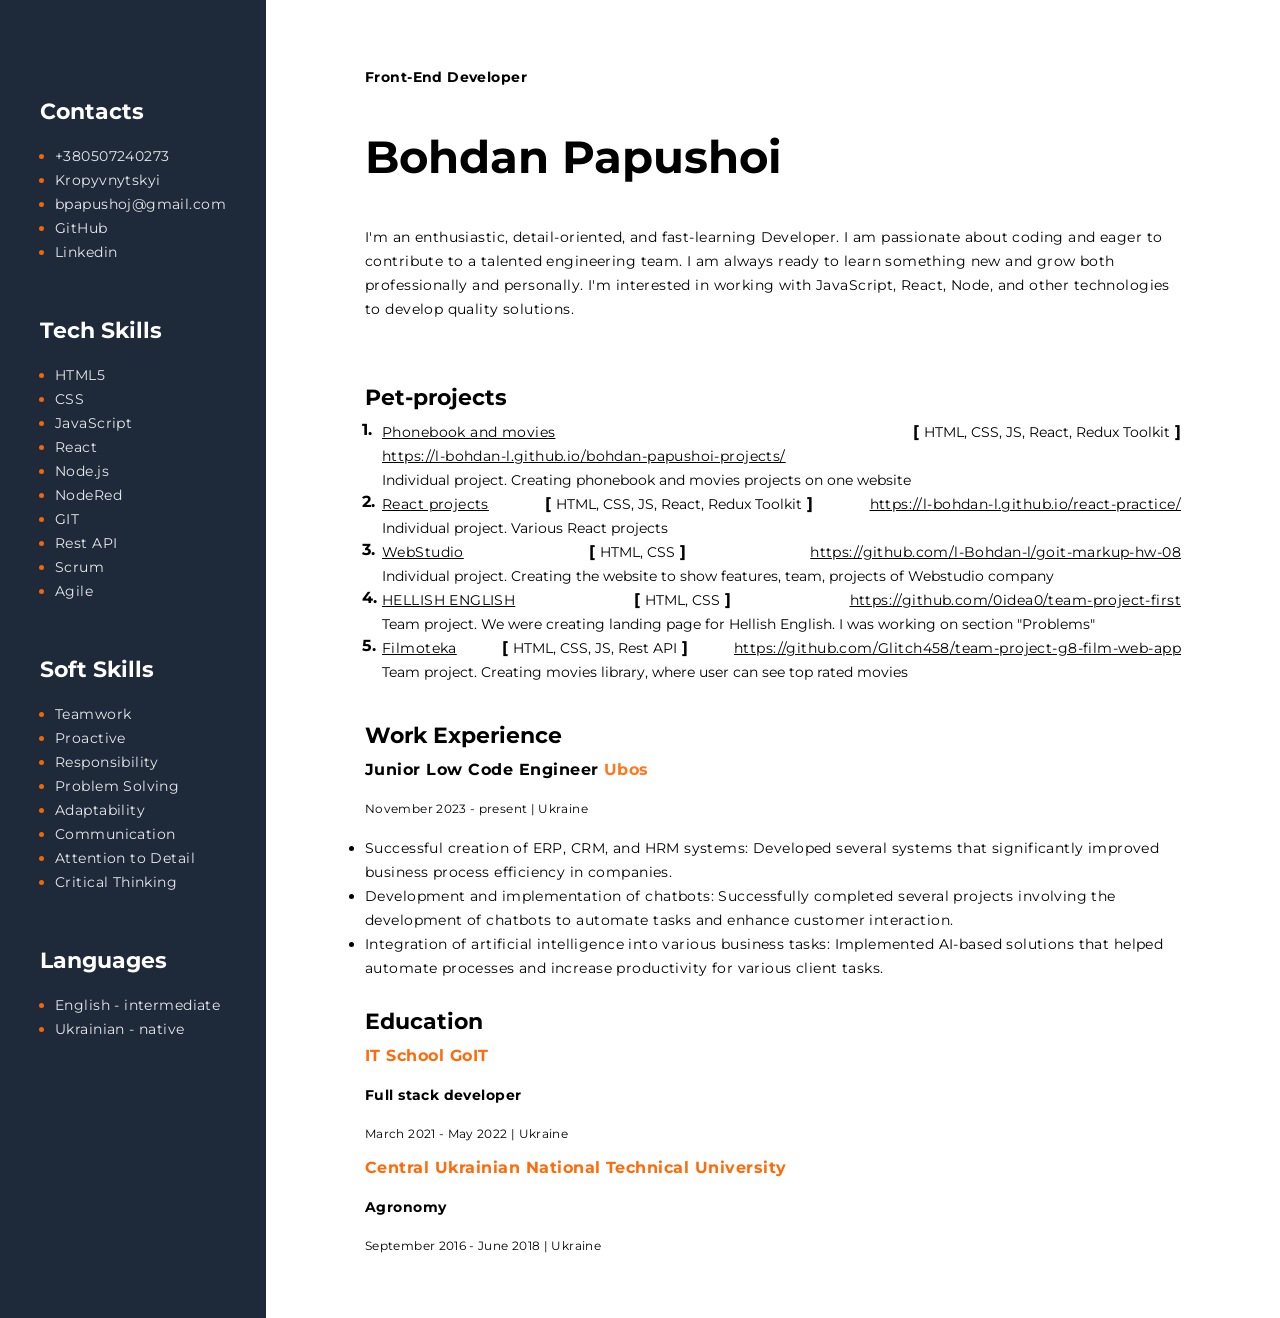
==== index.html @ 927923c5 "update description, experience, exsectra" ====
<!DOCTYPE html>
<html lang="en">
<head>
    <meta charset="UTF-8">
    <meta name="viewport" content="width=device-width, initial-scale=1.0">
    <title>My resume</title>
    <link rel="stylesheet" href="./css/style.css">
    <link rel="preconnect" href="https://fonts.gstatic.com">
    <link href="https://fonts.googleapis.com/css2?family=Montserrat:wght@400;700&display=swap" rel="stylesheet">

</head>
<body>
    <!-- Main container -->
   <div class="wrapper">
       <aside class="sidebar">
           <!-- <img class="my-photo" src="./img/8993.jpg" alt="My photo"width="280"> -->

        <!-- Contacts container -->
           <div class="contacts-container">
            <h3 class="contacts-title">Contacts</h3>
            <ul>
                <li class="tech-skills-item">
                    <!-- <span class="contacts-link-type">C:</span>  -->
                    <a class="contacts-link tech-skills-text" href="tel:380507240273">+380507240273</a>
                </li>
                <li class="tech-skills-item">
                    <!-- <span class="contacts-link-type">GIT:</span> -->
                    <a class="contacts-link tech-skills-text" href="">Kropyvnytskyi</a>
                </li>
                <li class="tech-skills-item">
                    <!-- <span class="contacts-link-type">E:</span> -->
                    <a class="contacts-link tech-skills-text" href="mailto:bpapushoj@gmail.com">bpapushoj@gmail.com</a>
                </li>
                <li class="tech-skills-item">
                    <!-- <span class="contacts-link-type">GIT:</span> -->
                    <a class="contacts-link tech-skills-text" href="https://github.com/l-Bohdan-l">GitHub</a>
                </li>
                <li class="tech-skills-item">
                    <!-- <span class="contacts-link-type">GIT:</span> -->
                    <a class="contacts-link tech-skills-text" href="https://www.linkedin.com/in/bohdan-papushoi-1290b8222/">Linkedin</a>
                </li>
            </ul>
            

            </div>

            <!-- Tech Skills container -->
            <div class="tech-skills-container">
                <h3 class="tech-skills-title">Tech Skills</h3>
                <ul>
                    <li class="tech-skills-item">
                        <span class="tech-skills-text">HTML5</span>
                    </li>
                    <li class="tech-skills-item">
                        <span class="tech-skills-text">CSS</span>
                    </li>
                    <li class="tech-skills-item">
                        <span class="tech-skills-text">JavaScript</span>
                    </li>
                    <li class="tech-skills-item">
                        <span class="tech-skills-text">React</span>
                    </li>
                    <li class="tech-skills-item">
                        <span class="tech-skills-text">Node.js</span>
                    </li>
                    <li class="tech-skills-item">
                        <span class="tech-skills-text">NodeRed</span>
                    </li>
                    <li class="tech-skills-item">
                        <span class="tech-skills-text">GIT</span>
                    </li>
                    <!-- <li class="tech-skills-item">
                        <span class="tech-skills-text">WebPack</span>
                    </li>
                    <li class="tech-skills-item">
                        <span class="tech-skills-text">Parcel</span>
                    </li>                  -->
                    <li class="tech-skills-item">
                        <span class="tech-skills-text">Rest API</span>
                    </li>
                    <li class="tech-skills-item">
                        <span class="tech-skills-text">Scrum</span>
                    </li>
                    <li class="tech-skills-item">
                        <span class="tech-skills-text">Agile</span>
                    </li>
                </ul>

            </div>

            <!-- Soft Skills container -->
            <div class="soft-skills-container">
                <h3 class="soft-skills-title">Soft Skills</h3>
                <ul>
                    <!-- <li class="soft-skills-item">
                        <span class="soft-skills-text">Scrum</span> 
                    </li>
                    <li class="soft-skills-item">
                        <span class="soft-skills-text">Agile</span>
                    </li> -->
                    <!-- <li class="soft-skills-item">
                        <span class="soft-skills-text">GTD</span>
                    </li> -->
                    <li class="soft-skills-item">
                        <span class="soft-skills-text">Teamwork</span>
                    </li>  
                    <li class="soft-skills-item">
                        <span class="soft-skills-text">Proactive</span>
                    </li>
                    <li class="soft-skills-item">
                        <span class="soft-skills-text">Responsibility</span>
                    </li>
                    <li class="soft-skills-item">
                        <span class="soft-skills-text">Problem Solving</span>
                    </li>
                    <li class="soft-skills-item">
                        <span class="soft-skills-text">Adaptability</span>
                    </li>
                    <li class="soft-skills-item">
                        <span class="soft-skills-text">Communication</span>
                    </li>                   
                    <li class="soft-skills-item">
                        <span class="soft-skills-text">Attention to Detail</span>
                    </li>
                    <li class="soft-skills-item">
                        <span class="soft-skills-text">Critical Thinking</span>
                    </li>
                    
                </ul>

            </div>

            <!-- Languages container -->
            <div class="soft-skills-container">
                <h3 class="soft-skills-title">Languages</h3>
                <ul>
                    <li class="soft-skills-item">
                        <span class="soft-skills-text">English - intermediate</span>
                    </li>
                    <li class="soft-skills-item">
                        <span class="soft-skills-text">Ukrainian - native</span>
                    </li>                 
                </ul>
            
            </div>

       </aside>
       <!-- about me container -->
       <div class="about-me-container">
           <!-- about me main info -->
           <div class="info-container">
            <h2 class="profession">Front-End Developer</h2>
            <h1 class="name">Bohdan Papushoi</h1>

            <p class="discription">I'm an enthusiastic, detail-oriented, and fast-learning Developer. I am passionate about coding and eager to contribute to a talented engineering team. I am always ready to learn something new and grow both professionally and personally. I'm interested in working with JavaScript, React, Node, and other technologies to develop quality solutions.</p>
            </div>

          <!-- projects container -->
           <div class="projexts-container">
               <h3 class="about-me-title">Pet-projects</h3>
               
            <ol>
                <li class="projects-item">
                    <a class="projects-link" target="blank" href="https://github.com/l-Bohdan-l/bohdan-papushoi-projects">Phonebook and movies</a>
                    <!-- <span class="dots">..............................................................................................................................</span> -->
                    <span><b>[</b> <span class="tech-name">HTML, CSS, JS, React, Redux Toolkit</span> <b>]</b></span>
                    <a class="dots" target="blank" href="https://l-bohdan-l.github.io/bohdan-papushoi-projects/">
                        https://l-bohdan-l.github.io/bohdan-papushoi-projects/
                    </a>
                    <span class="tech-name">Individual project. Creating phonebook and movies projects on one website </span>
                </li>      
                <li class="projects-item">
                    <a class="projects-link" target="blank" href="https://l-bohdan-l.github.io/react-practice">React projects</a>
                    <!-- <span class="dots">..............................................................................................................................</span> -->
                    <span><b>[</b> <span class="tech-name">HTML, CSS, JS, React, Redux Toolkit</span> <b>]</b></span>
                    <a class="dots" target="blank" href="https://l-bohdan-l.github.io/react-practice/">
                        https://l-bohdan-l.github.io/react-practice/
                    </a>
                    <span class="tech-name">Individual project. Various React projects </span>
                </li>                        
            <li class="projects-item"> 
                <a class="projects-link" target="blank" href="https://l-bohdan-l.github.io/goit-markup-hw-08/">WebStudio</a>
                <!-- <span class="dots">..............................................................................................................................</span> -->
                <span><b>[</b> <span class="tech-name">HTML, CSS</span> <b>]</b></span>
                <a class="dots" target="blank" href="https://github.com/l-Bohdan-l/goit-markup-hw-08">https://github.com/l-Bohdan-l/goit-markup-hw-08</a>
                <span class="tech-name">Individual project. Creating the website to show features, team, projects of Webstudio company</span>
            </li>
            <li class="projects-item">
                <a class="projects-link" target="blank" href="https://0idea0.github.io/team-project-first/">HELLISH ENGLISH</a>
                <!-- <span class="dots">................................................................................................................</span> -->
                <span><b>[</b> <span class="tech-name">HTML, CSS</span> <b>]</b></span>
                <a class="dots" target="blank"
                    href="https://github.com/0idea0/team-project-first">https://github.com/0idea0/team-project-first</a>
                <span class="tech-name">Team project. We were creating landing page for Hellish English. I was working on section "Problems"</span>

            </li>
            <li class="projects-item"s>
               <a class="projects-link" target="blank" href="https://glitch458.github.io/team-project-g8-film-web-app/">Filmoteka</a> 
               <!-- <span class="dots">.........................................................................................................</span> -->
               <span><b>[</b> <span class="tech-name">HTML, CSS, JS, Rest API</span> <b>]</b></span>
                <a class="dots" target="blank"
                href="https://github.com/Glitch458/team-project-g8-film-web-app">https://github.com/Glitch458/team-project-g8-film-web-app</a>
                <span class="tech-name">Team project. Creating movies library, where user can see top rated movies</span>

            </li>  
            </ol>   
           </div>

           <!-- Work Experience -->
           <div>
            <h3 class="about-me-title">Work Experience</h3>

            <!-- company 1 -->
            <div>
                <h4 class="profession-title">Junior Low Code Engineer
                    <span class="profession-company">Ubos</span>
                </h4>
                <span class="profession-time">November 2023 - present
                    <span class="profession-divider">|</span> Ukraine</span>
                <ul class="profession-duties">
                    <li class="profession-duties-item">Successful creation of ERP, CRM, and HRM systems: Developed several systems that significantly improved business process efficiency in companies.</li>
                    <li class="profession-duties-item">Development and implementation of chatbots: Successfully completed several projects involving the development of chatbots to automate tasks and enhance customer interaction.</li>
                    <li class="profession-duties-item">Integration of artificial intelligence into various business tasks: Implemented AI-based solutions that helped automate processes and increase productivity for various client tasks.</li>
                </ul>
            
            
            </div>            

            <!-- Education --> 
            <div>
                <h3 class="about-me-title">Education</h3>

                <div>
                <p class="education-university">IT School GoIT</p>
                <p class="education-spec">Full stack developer</p>
                <span class="education-time">March 2021 - May 2022 
                    <span class="education-divider">|</span> Ukraine</span>
                
                </div>
                
                <!-- Master's diploma-->
                <div>
                    <p class="education-university">Central Ukrainian National Technical University</p>
                    <p class="education-spec">Agronomy</p>
                    <span class="education-time">September 2016 - June 2018
                    <span class="education-divider">|</span> Ukraine</span>
            
                </div>
            </div> 
           </div>
       </div>
        <div>  
    </body>
</html>
---- css/style.css ----
* {
  padding: 0;
  margin: 0;
  box-sizing: border-box;
}
body {
  font-family: "Montserrat", sans-serif;
  /* background: #f5f7fa; */
  /* padding-right: 20px;
  padding-left: 20px;
  padding-top: 40px;
  padding-bottom: 40px; */
  counter-reset: section;
}
.wrapper {
  background: #ffffff;
  display: flex;
  /* max-width: 1200px; */
  margin: 0 auto;
  /* box-shadow: 5px 9px 20px 0px rgba(0, 0, 0, 0.15); */
}
.sidebar {
  background: #1e2939;
  width: 370px;
  padding-top: 40px;
  padding-bottom: 40px;
}
.my-photo {
  width: 370px;
}
.about-me-container {
  padding-left: 99px;
  padding-right: 99px;
  padding-top: 65px;
  padding-bottom: 60px;
}
.contacts-container {
  margin-left: 40px;
  margin-right: 40px;
  margin-top: 60px;
}
.contacts-title {
  font-size: 22px;
  line-height: 24px;
  font-weight: 700;
  color: white;
  margin-bottom: 20px;
}
.contacts-link {
  font-size: 14px;
  line-height: 24px;
  font-weight: 400;
  letter-spacing: 0.03em;
  /* color: #535c68; */
  color: rgba(255, 255, 255, 0.829);
  text-decoration: none;
}
.contacts-link-type {
  font-size: 14px;
  line-height: 24px;
  font-weight: 700;
  letter-spacing: 0.03em;
  color: white;
  margin-right: 10px;
}
.tech-skills-title {
  font-size: 22px;
  line-height: 24px;
  font-weight: 700;
  color: #ffffff;
  margin-bottom: 20px;
}
.tech-skills-container {
  margin-left: 40px;
  margin-right: 40px;
  margin-top: 55px;
}
.tech-skills-item {
  font-size: 14px;
  line-height: 24px;
  font-weight: 400;
  letter-spacing: 0.03em;
  color: #f0660a;
  margin-left: 15px;
}
.tech-skills-text {
  color: #e7e8ea;
}
.soft-skills-container {
  margin-left: 40px;
  margin-right: 40px;
  margin-top: 55px;
}
.soft-skills-title {
  font-size: 22px;
  line-height: 24px;
  font-weight: 700;
  color: #ffffff;
  margin-bottom: 20px;
}
.soft-skills-item {
  font-size: 14px;
  line-height: 24px;
  font-weight: 400;
  letter-spacing: 0.03em;
  color: #f0660a;
  margin-left: 15px;
}
.soft-skills-text {
  color: #e7e8ea;
}
.profession {
  font-size: 14px;
  line-height: 24px;
  font-weight: 700;
  letter-spacing: 0.03em;
  color: #000000;
  margin-bottom: 23px;
}
.name {
  font-size: 45px;
  line-height: 89px;
  font-weight: 700;
  color: #000000;
}
.discription {
  font-size: 14px;
  line-height: 24px;
  font-weight: 400;
  letter-spacing: 0.03em;
  color: #000000;
  margin-top: 24px;
}
.info-container {
  margin-bottom: 65px;
}
.about-me-title {
  font-size: 22px;
  line-height: 24px;
  font-weight: 700;
  color: #000000;
  margin-bottom: 10px;
}
.projects-link {
  font-size: 14px;
  line-height: 24px;
  font-weight: 400;
  letter-spacing: 0.03em;
  color: #000000;
}
.tech-name {
  font-weight: 400;
  color: #000000;
  font-size: 14px;
  line-height: 24px;
}
.dots {
  color: #000000;
  font-size: 14px;
  line-height: 24px;
  font-weight: 400;
  letter-spacing: 0.03em;
}
.projects-item {
  font-weight: 700;
  margin-left: 17px;
  display: flex;
  justify-content: space-between;
  align-items: baseline;
  flex-wrap: wrap;
}

.projects-item:before {
  counter-increment: section;
  content: counter(section) ".";
  position: absolute;
  margin-left: -20px;
}
.projexts-container {
  margin-bottom: 40px;
}
.profession-title {
  font-size: 16px;
  line-height: 24px;
  font-weight: 700;
  letter-spacing: 0.03em;
  color: #000000;
  margin-top: 10px;
  margin-bottom: 15px;
}
.profession-company {
  color: #ff781d;
}
.profession-time {
  font-size: 12px;
  line-height: 24px;
  font-weight: 400;
  letter-spacing: 0.03em;
  color: #000000;
}
.profession-divider {
  color: #000000;
}
.profession-duties {
  margin-top: 15px;
  margin-bottom: 30px;
}
.profession-duties-item {
  font-size: 14px;
  line-height: 24px;
  font-weight: 400;
  letter-spacing: 0.03em;
  color: #000000;
}
.education-university {
  font-size: 16px;
  line-height: 24px;
  font-weight: 700;
  letter-spacing: 0.03em;
  color: #ff6b08;
  margin-top: 10px;
  margin-bottom: 15px;
}
.education-spec {
  font-size: 14px;
  line-height: 24px;
  font-weight: 700;
  letter-spacing: 0.03em;
  color: #000000;
  margin-bottom: 15px;
}
.education-time {
  font-size: 12px;
  line-height: 24px;
  font-weight: 400;
  letter-spacing: 0.03em;
  color: #000000;
}
.education-divider {
  color: #000000;
}

.extra-description {
  display: flex;
  justify-content: space-around;
}
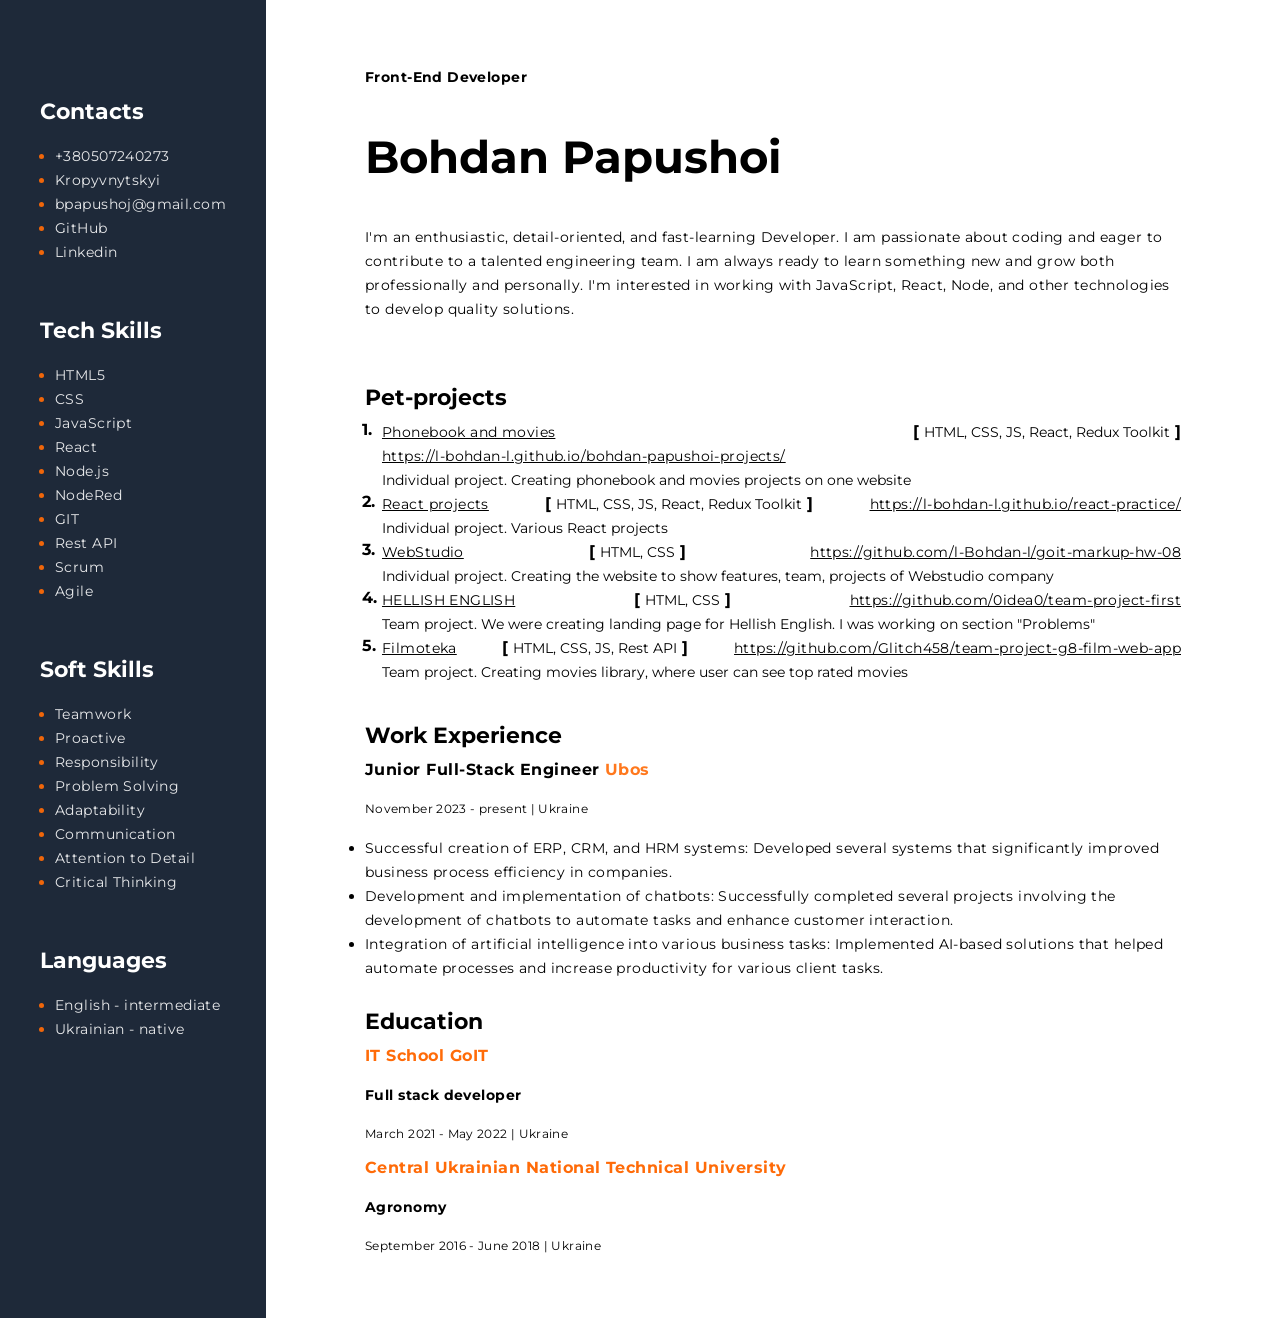
==== commit d4ba31e2: "Update index.html" ====
--- a/index.html
+++ b/index.html
@@ -212,7 +212,7 @@
 
             <!-- company 1 -->
             <div>
-                <h4 class="profession-title">Junior Low Code Engineer
+                <h4 class="profession-title">Junior Full-Stack Engineer
                     <span class="profession-company">Ubos</span>
                 </h4>
                 <span class="profession-time">November 2023 - present
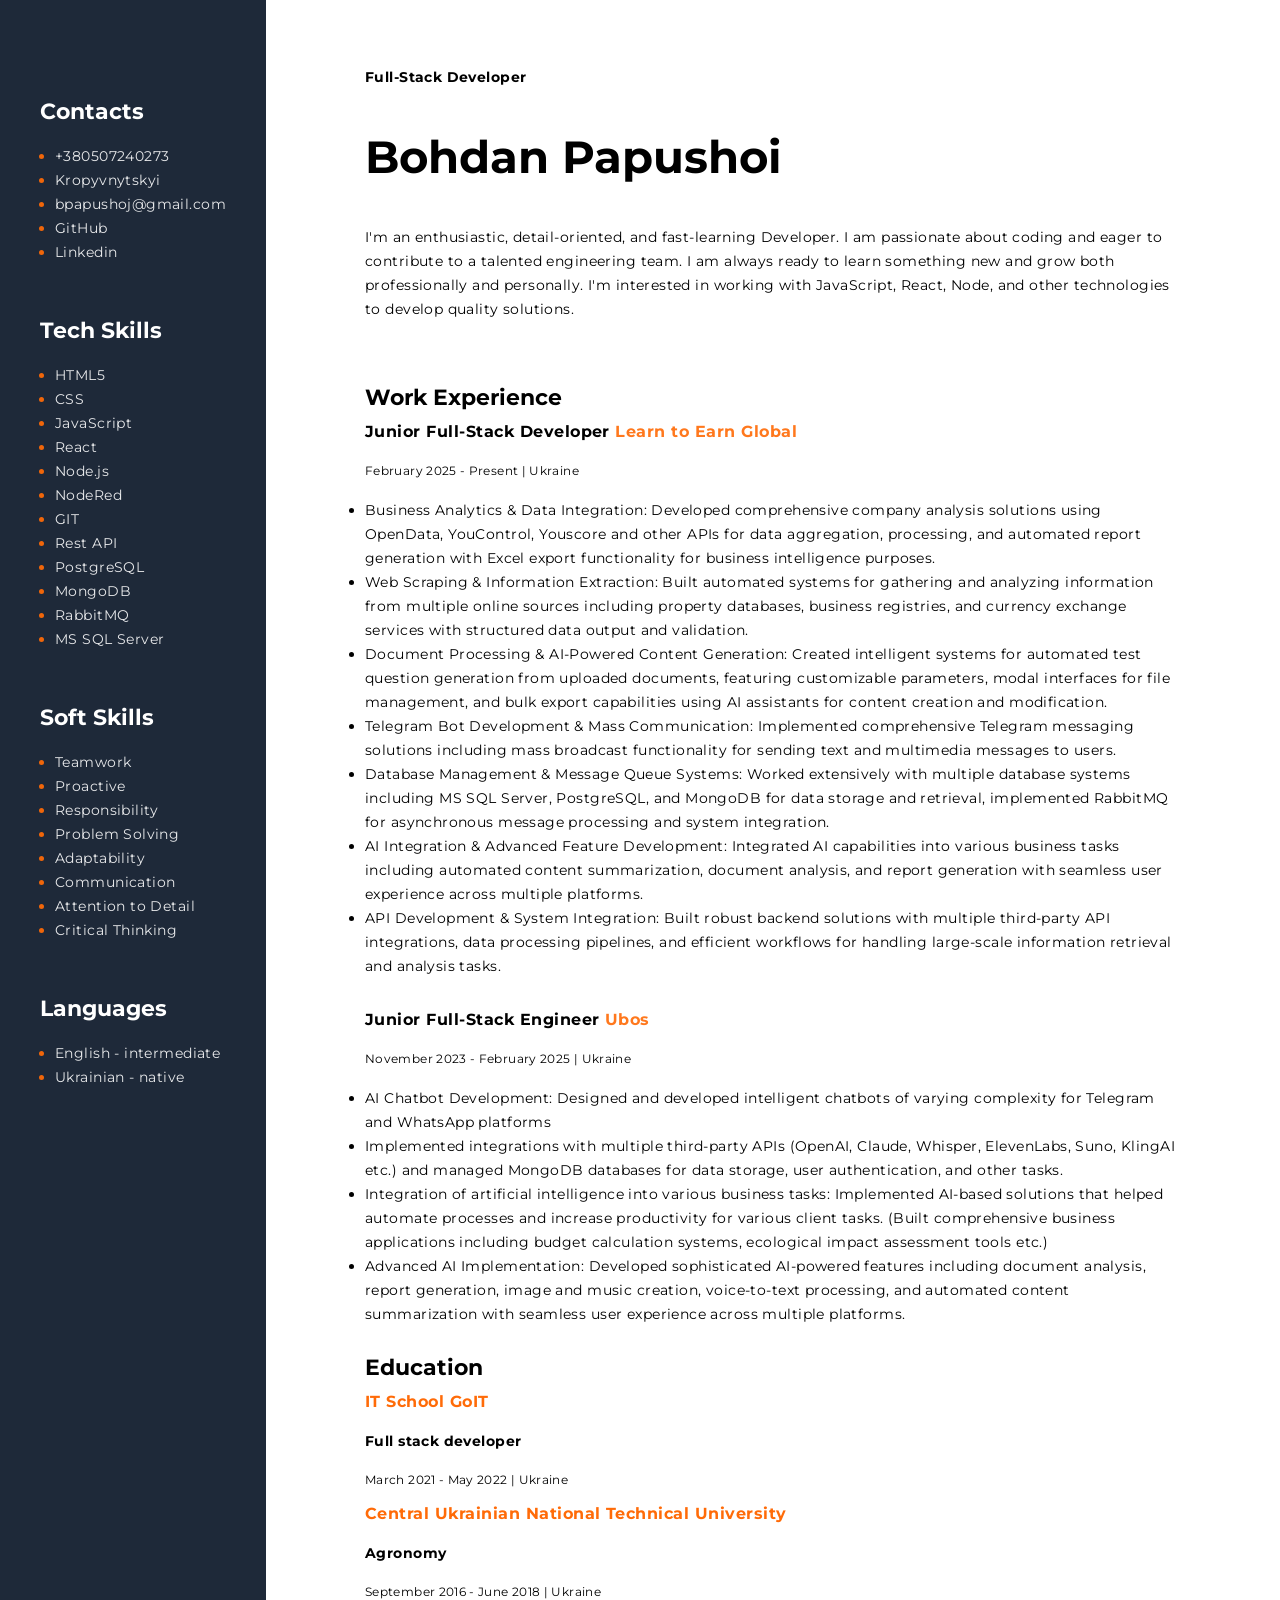
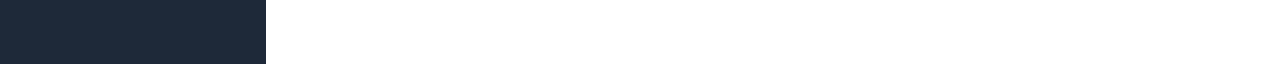
==== commit a1560c95: "Update index.html" ====
--- a/index.html
+++ b/index.html
@@ -69,21 +69,21 @@
                     <li class="tech-skills-item">
                         <span class="tech-skills-text">GIT</span>
                     </li>
-                    <!-- <li class="tech-skills-item">
-                        <span class="tech-skills-text">WebPack</span>
-                    </li>
-                    <li class="tech-skills-item">
-                        <span class="tech-skills-text">Parcel</span>
-                    </li>                  -->
                     <li class="tech-skills-item">
                         <span class="tech-skills-text">Rest API</span>
-                    </li>
-                    <li class="tech-skills-item">
-                        <span class="tech-skills-text">Scrum</span>
-                    </li>
-                    <li class="tech-skills-item">
-                        <span class="tech-skills-text">Agile</span>
-                    </li>
+                    </li>  
+                    <li class="tech-skills-item">
+                        <span class="tech-skills-text">PostgreSQL</span>
+                    </li>
+                    <li class="tech-skills-item">
+                        <span class="tech-skills-text">MongoDB</span>
+                    </li>
+                    <li class="tech-skills-item">
+                        <span class="tech-skills-text">RabbitMQ</span>
+                    </li>
+                    <li class="tech-skills-item">
+                        <span class="tech-skills-text">MS SQL Server</span>
+                    </li>                     
                 </ul>
 
             </div>
@@ -149,62 +149,63 @@
        <div class="about-me-container">
            <!-- about me main info -->
            <div class="info-container">
-            <h2 class="profession">Front-End Developer</h2>
+            <h2 class="profession">Full-Stack Developer</h2>
             <h1 class="name">Bohdan Papushoi</h1>
 
             <p class="discription">I'm an enthusiastic, detail-oriented, and fast-learning Developer. I am passionate about coding and eager to contribute to a talented engineering team. I am always ready to learn something new and grow both professionally and personally. I'm interested in working with JavaScript, React, Node, and other technologies to develop quality solutions.</p>
             </div>
 
           <!-- projects container -->
-           <div class="projexts-container">
+           
+           <!-- <div class="projexts-container">
                <h3 class="about-me-title">Pet-projects</h3>
                
-            <ol>
-                <li class="projects-item">
-                    <a class="projects-link" target="blank" href="https://github.com/l-Bohdan-l/bohdan-papushoi-projects">Phonebook and movies</a>
+            <ol> -->
+                <!-- <li class="projects-item">
+                    <a class="projects-link" target="blank" href="https://github.com/l-Bohdan-l/bohdan-papushoi-projects">Phonebook and movies</a> -->
                     <!-- <span class="dots">..............................................................................................................................</span> -->
-                    <span><b>[</b> <span class="tech-name">HTML, CSS, JS, React, Redux Toolkit</span> <b>]</b></span>
+                    <!-- <span><b>[</b> <span class="tech-name">HTML, CSS, JS, React, Redux Toolkit</span> <b>]</b></span>
                     <a class="dots" target="blank" href="https://l-bohdan-l.github.io/bohdan-papushoi-projects/">
                         https://l-bohdan-l.github.io/bohdan-papushoi-projects/
                     </a>
                     <span class="tech-name">Individual project. Creating phonebook and movies projects on one website </span>
                 </li>      
                 <li class="projects-item">
-                    <a class="projects-link" target="blank" href="https://l-bohdan-l.github.io/react-practice">React projects</a>
+                    <a class="projects-link" target="blank" href="https://l-bohdan-l.github.io/react-practice">React projects</a> -->
                     <!-- <span class="dots">..............................................................................................................................</span> -->
-                    <span><b>[</b> <span class="tech-name">HTML, CSS, JS, React, Redux Toolkit</span> <b>]</b></span>
+                    <!-- <span><b>[</b> <span class="tech-name">HTML, CSS, JS, React, Redux Toolkit</span> <b>]</b></span>
                     <a class="dots" target="blank" href="https://l-bohdan-l.github.io/react-practice/">
                         https://l-bohdan-l.github.io/react-practice/
                     </a>
                     <span class="tech-name">Individual project. Various React projects </span>
                 </li>                        
             <li class="projects-item"> 
-                <a class="projects-link" target="blank" href="https://l-bohdan-l.github.io/goit-markup-hw-08/">WebStudio</a>
+                <a class="projects-link" target="blank" href="https://l-bohdan-l.github.io/goit-markup-hw-08/">WebStudio</a> -->
                 <!-- <span class="dots">..............................................................................................................................</span> -->
-                <span><b>[</b> <span class="tech-name">HTML, CSS</span> <b>]</b></span>
+                <!-- <span><b>[</b> <span class="tech-name">HTML, CSS</span> <b>]</b></span>
                 <a class="dots" target="blank" href="https://github.com/l-Bohdan-l/goit-markup-hw-08">https://github.com/l-Bohdan-l/goit-markup-hw-08</a>
                 <span class="tech-name">Individual project. Creating the website to show features, team, projects of Webstudio company</span>
             </li>
             <li class="projects-item">
-                <a class="projects-link" target="blank" href="https://0idea0.github.io/team-project-first/">HELLISH ENGLISH</a>
+                <a class="projects-link" target="blank" href="https://0idea0.github.io/team-project-first/">HELLISH ENGLISH</a> -->
                 <!-- <span class="dots">................................................................................................................</span> -->
-                <span><b>[</b> <span class="tech-name">HTML, CSS</span> <b>]</b></span>
+                <!-- <span><b>[</b> <span class="tech-name">HTML, CSS</span> <b>]</b></span>
                 <a class="dots" target="blank"
                     href="https://github.com/0idea0/team-project-first">https://github.com/0idea0/team-project-first</a>
                 <span class="tech-name">Team project. We were creating landing page for Hellish English. I was working on section "Problems"</span>
 
             </li>
             <li class="projects-item"s>
-               <a class="projects-link" target="blank" href="https://glitch458.github.io/team-project-g8-film-web-app/">Filmoteka</a> 
+               <a class="projects-link" target="blank" href="https://glitch458.github.io/team-project-g8-film-web-app/">Filmoteka</a>  -->
                <!-- <span class="dots">.........................................................................................................</span> -->
-               <span><b>[</b> <span class="tech-name">HTML, CSS, JS, Rest API</span> <b>]</b></span>
+               <!-- <span><b>[</b> <span class="tech-name">HTML, CSS, JS, Rest API</span> <b>]</b></span>
                 <a class="dots" target="blank"
                 href="https://github.com/Glitch458/team-project-g8-film-web-app">https://github.com/Glitch458/team-project-g8-film-web-app</a>
                 <span class="tech-name">Team project. Creating movies library, where user can see top rated movies</span>
 
             </li>  
-            </ol>   
-           </div>
+            </ol>    -->
+           <!-- </div> -->
 
            <!-- Work Experience -->
            <div>
@@ -212,19 +213,34 @@
 
             <!-- company 1 -->
             <div>
+                <h4 class="profession-title">Junior Full-Stack Developer
+                    <span class="profession-company">Learn to Earn Global</span>
+                </h4>
+                <span class="profession-time">February 2025 - Present
+                    <span class="profession-divider">|</span> Ukraine</span>
+                <ul class="profession-duties">
+                    <li class="profession-duties-item">Business Analytics & Data Integration: Developed comprehensive company analysis solutions using OpenData, YouControl, Youscore and other APIs for data aggregation, processing, and automated report generation with Excel export functionality for business intelligence purposes.</li>
+                    <li class="profession-duties-item">Web Scraping & Information Extraction: Built automated systems for gathering and analyzing information from multiple online sources including property databases, business registries, and currency exchange services with structured data output and validation.</li>
+                    <li class="profession-duties-item">Document Processing & AI-Powered Content Generation: Created intelligent systems for automated test question generation from uploaded documents, featuring customizable parameters, modal interfaces for file management, and bulk export capabilities using AI assistants for content creation and modification.</li>
+                    <li class="profession-duties-item">Telegram Bot Development & Mass Communication: Implemented comprehensive Telegram messaging solutions including mass broadcast functionality for sending text and multimedia messages to users.</li>
+                    <li class="profession-duties-item">Database Management & Message Queue Systems: Worked extensively with multiple database systems including MS SQL Server, PostgreSQL, and MongoDB for data storage and retrieval, implemented RabbitMQ for asynchronous message processing and system integration.</li>
+                    <li class="profession-duties-item">AI Integration & Advanced Feature Development: Integrated AI capabilities into various business tasks including automated content summarization, document analysis, and report generation with seamless user experience across multiple platforms.</li>
+                    <li class="profession-duties-item">API Development & System Integration: Built robust backend solutions with multiple third-party API integrations, data processing pipelines, and efficient workflows for handling large-scale information retrieval and analysis tasks.</li>
+                </ul> 
+            </div>          
+                 <div>
                 <h4 class="profession-title">Junior Full-Stack Engineer
                     <span class="profession-company">Ubos</span>
                 </h4>
-                <span class="profession-time">November 2023 - present
+                <span class="profession-time">November 2023 - February 2025
                     <span class="profession-divider">|</span> Ukraine</span>
                 <ul class="profession-duties">
-                    <li class="profession-duties-item">Successful creation of ERP, CRM, and HRM systems: Developed several systems that significantly improved business process efficiency in companies.</li>
-                    <li class="profession-duties-item">Development and implementation of chatbots: Successfully completed several projects involving the development of chatbots to automate tasks and enhance customer interaction.</li>
-                    <li class="profession-duties-item">Integration of artificial intelligence into various business tasks: Implemented AI-based solutions that helped automate processes and increase productivity for various client tasks.</li>
-                </ul>
-            
-            
-            </div>            
+                    <li class="profession-duties-item">AI Chatbot Development: Designed and developed intelligent chatbots of varying complexity for Telegram and WhatsApp platforms</li>
+                    <li class="profession-duties-item">Implemented integrations with multiple third-party APIs (OpenAI, Claude, Whisper, ElevenLabs, Suno, KlingAI etc.) and managed MongoDB databases for data storage, user authentication, and other tasks.</li>
+                    <li class="profession-duties-item">Integration of artificial intelligence into various business tasks: Implemented AI-based solutions that helped automate processes and increase productivity for various client tasks. (Built comprehensive business applications including budget calculation systems, ecological impact assessment tools etc.)</li>
+                    <li class="profession-duties-item">Advanced AI Implementation: Developed sophisticated AI-powered features including document analysis, report generation, image and music creation, voice-to-text processing, and automated content summarization with seamless user experience across multiple platforms.</li>
+                </ul> 
+            </div>     
 
             <!-- Education --> 
             <div>
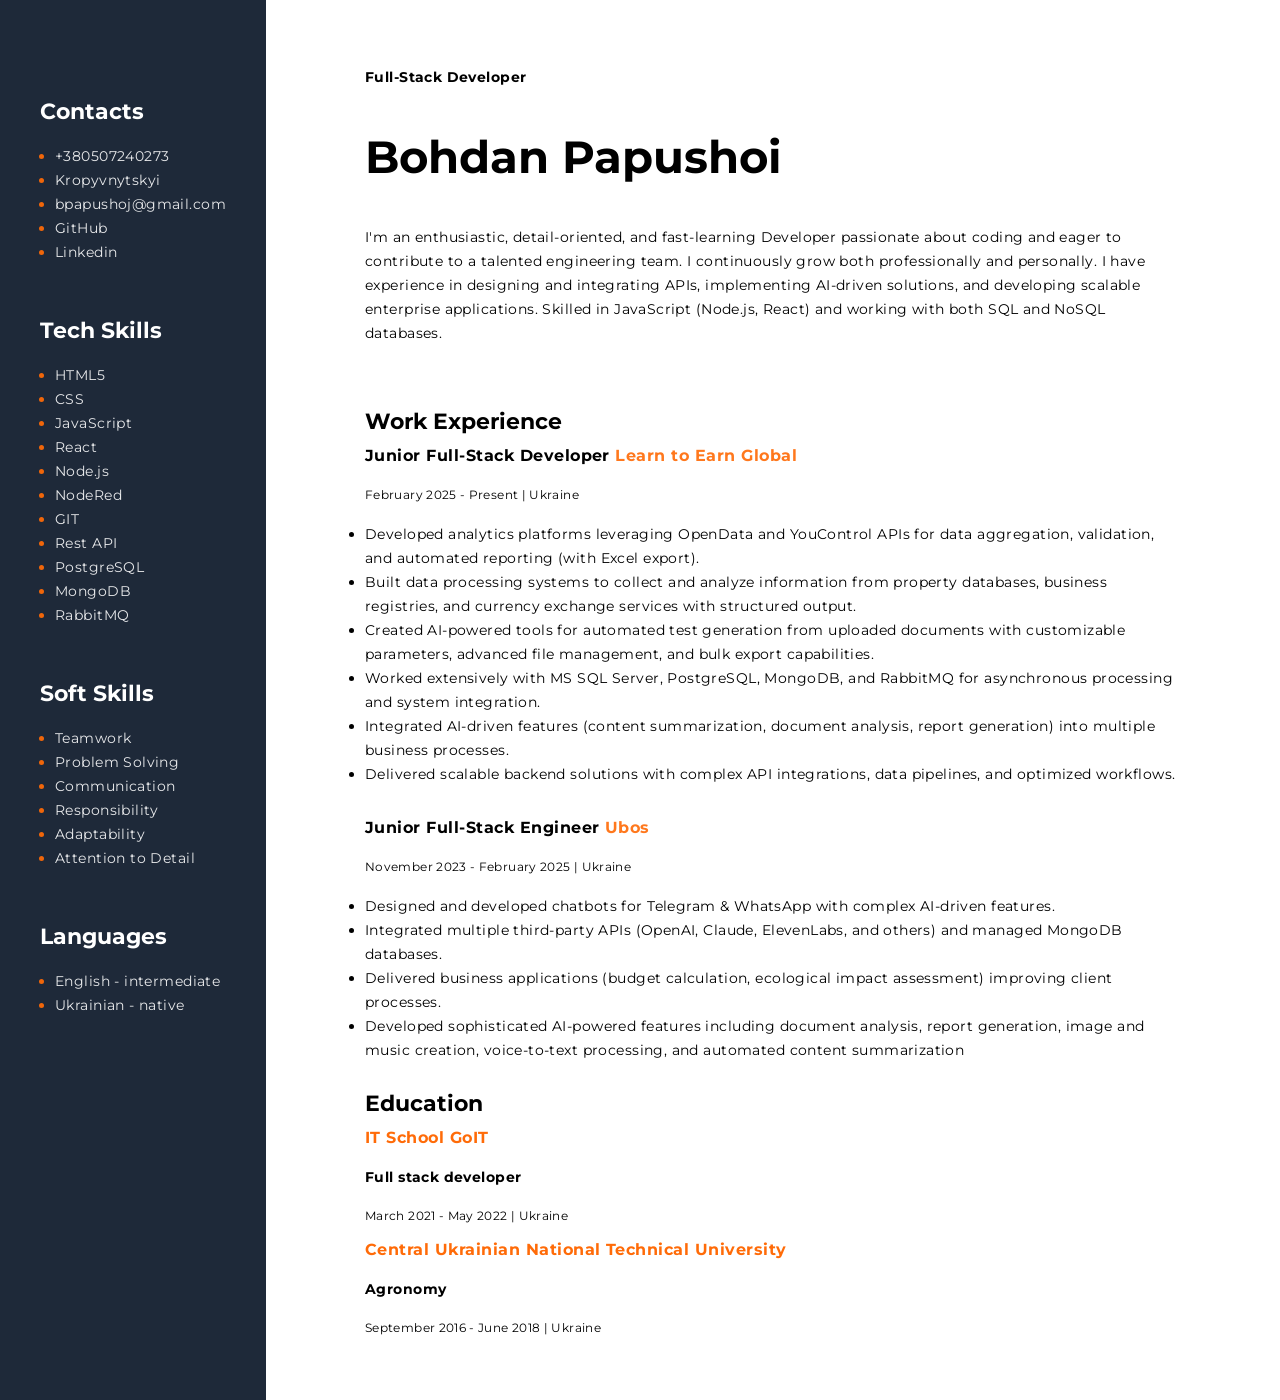
==== commit 063dd17a: "Update index.html" ====
--- a/index.html
+++ b/index.html
@@ -80,10 +80,7 @@
                     </li>
                     <li class="tech-skills-item">
                         <span class="tech-skills-text">RabbitMQ</span>
-                    </li>
-                    <li class="tech-skills-item">
-                        <span class="tech-skills-text">MS SQL Server</span>
-                    </li>                     
+                    </li>                            
                 </ul>
 
             </div>
@@ -91,43 +88,26 @@
             <!-- Soft Skills container -->
             <div class="soft-skills-container">
                 <h3 class="soft-skills-title">Soft Skills</h3>
-                <ul>
-                    <!-- <li class="soft-skills-item">
-                        <span class="soft-skills-text">Scrum</span> 
-                    </li>
-                    <li class="soft-skills-item">
-                        <span class="soft-skills-text">Agile</span>
-                    </li> -->
-                    <!-- <li class="soft-skills-item">
-                        <span class="soft-skills-text">GTD</span>
-                    </li> -->
+                <ul>                   
                     <li class="soft-skills-item">
                         <span class="soft-skills-text">Teamwork</span>
                     </li>  
                     <li class="soft-skills-item">
-                        <span class="soft-skills-text">Proactive</span>
-                    </li>
+                        <span class="soft-skills-text">Problem Solving</span>
+                    </li>
+                    <li class="soft-skills-item">
+                        <span class="soft-skills-text">Communication</span>
+                    </li> 
                     <li class="soft-skills-item">
                         <span class="soft-skills-text">Responsibility</span>
                     </li>
                     <li class="soft-skills-item">
-                        <span class="soft-skills-text">Problem Solving</span>
-                    </li>
-                    <li class="soft-skills-item">
                         <span class="soft-skills-text">Adaptability</span>
                     </li>
                     <li class="soft-skills-item">
-                        <span class="soft-skills-text">Communication</span>
-                    </li>                   
-                    <li class="soft-skills-item">
                         <span class="soft-skills-text">Attention to Detail</span>
-                    </li>
-                    <li class="soft-skills-item">
-                        <span class="soft-skills-text">Critical Thinking</span>
-                    </li>
-                    
+                    </li>                    
                 </ul>
-
             </div>
 
             <!-- Languages container -->
@@ -140,8 +120,7 @@
                     <li class="soft-skills-item">
                         <span class="soft-skills-text">Ukrainian - native</span>
                     </li>                 
-                </ul>
-            
+                </ul>            
             </div>
 
        </aside>
@@ -152,7 +131,7 @@
             <h2 class="profession">Full-Stack Developer</h2>
             <h1 class="name">Bohdan Papushoi</h1>
 
-            <p class="discription">I'm an enthusiastic, detail-oriented, and fast-learning Developer. I am passionate about coding and eager to contribute to a talented engineering team. I am always ready to learn something new and grow both professionally and personally. I'm interested in working with JavaScript, React, Node, and other technologies to develop quality solutions.</p>
+            <p class="discription">I'm an enthusiastic, detail-oriented, and fast-learning Developer passionate about coding and eager to contribute to a talented engineering team. I continuously grow both professionally and personally. I have experience in designing and integrating APIs, implementing AI-driven solutions, and developing scalable enterprise applications. Skilled in JavaScript (Node.js, React) and working with both SQL and NoSQL databases.</p>
             </div>
 
           <!-- projects container -->
@@ -219,13 +198,12 @@
                 <span class="profession-time">February 2025 - Present
                     <span class="profession-divider">|</span> Ukraine</span>
                 <ul class="profession-duties">
-                    <li class="profession-duties-item">Business Analytics & Data Integration: Developed comprehensive company analysis solutions using OpenData, YouControl, Youscore and other APIs for data aggregation, processing, and automated report generation with Excel export functionality for business intelligence purposes.</li>
-                    <li class="profession-duties-item">Web Scraping & Information Extraction: Built automated systems for gathering and analyzing information from multiple online sources including property databases, business registries, and currency exchange services with structured data output and validation.</li>
-                    <li class="profession-duties-item">Document Processing & AI-Powered Content Generation: Created intelligent systems for automated test question generation from uploaded documents, featuring customizable parameters, modal interfaces for file management, and bulk export capabilities using AI assistants for content creation and modification.</li>
-                    <li class="profession-duties-item">Telegram Bot Development & Mass Communication: Implemented comprehensive Telegram messaging solutions including mass broadcast functionality for sending text and multimedia messages to users.</li>
-                    <li class="profession-duties-item">Database Management & Message Queue Systems: Worked extensively with multiple database systems including MS SQL Server, PostgreSQL, and MongoDB for data storage and retrieval, implemented RabbitMQ for asynchronous message processing and system integration.</li>
-                    <li class="profession-duties-item">AI Integration & Advanced Feature Development: Integrated AI capabilities into various business tasks including automated content summarization, document analysis, and report generation with seamless user experience across multiple platforms.</li>
-                    <li class="profession-duties-item">API Development & System Integration: Built robust backend solutions with multiple third-party API integrations, data processing pipelines, and efficient workflows for handling large-scale information retrieval and analysis tasks.</li>
+                    <li class="profession-duties-item">Developed analytics platforms leveraging OpenData and YouControl APIs for data aggregation, validation, and automated reporting (with Excel export).</li>
+                    <li class="profession-duties-item">Built data processing systems to collect and analyze information from property databases, business registries, and currency exchange services with structured output.</li>
+                    <li class="profession-duties-item">Created AI-powered tools for automated test generation from uploaded documents with customizable parameters, advanced file management, and bulk export capabilities.</li>
+                    <li class="profession-duties-item">Worked extensively with MS SQL Server, PostgreSQL, MongoDB, and RabbitMQ for asynchronous processing and system integration.</li>
+                    <li class="profession-duties-item">Integrated AI-driven features (content summarization, document analysis, report generation) into multiple business processes.</li>
+                    <li class="profession-duties-item">Delivered scalable backend solutions with complex API integrations, data pipelines, and optimized workflows.</li>
                 </ul> 
             </div>          
                  <div>
@@ -235,10 +213,10 @@
                 <span class="profession-time">November 2023 - February 2025
                     <span class="profession-divider">|</span> Ukraine</span>
                 <ul class="profession-duties">
-                    <li class="profession-duties-item">AI Chatbot Development: Designed and developed intelligent chatbots of varying complexity for Telegram and WhatsApp platforms</li>
-                    <li class="profession-duties-item">Implemented integrations with multiple third-party APIs (OpenAI, Claude, Whisper, ElevenLabs, Suno, KlingAI etc.) and managed MongoDB databases for data storage, user authentication, and other tasks.</li>
-                    <li class="profession-duties-item">Integration of artificial intelligence into various business tasks: Implemented AI-based solutions that helped automate processes and increase productivity for various client tasks. (Built comprehensive business applications including budget calculation systems, ecological impact assessment tools etc.)</li>
-                    <li class="profession-duties-item">Advanced AI Implementation: Developed sophisticated AI-powered features including document analysis, report generation, image and music creation, voice-to-text processing, and automated content summarization with seamless user experience across multiple platforms.</li>
+                    <li class="profession-duties-item">Designed and developed chatbots for Telegram & WhatsApp with complex AI-driven features.</li>
+                    <li class="profession-duties-item">Integrated multiple third-party APIs (OpenAI, Claude, ElevenLabs, and others) and managed MongoDB databases.</li>
+                    <li class="profession-duties-item">Delivered business applications (budget calculation, ecological impact assessment) improving client processes.</li>
+                    <li class="profession-duties-item">Developed sophisticated AI-powered features including document analysis, report generation, image and music creation, voice-to-text processing, and automated content summarization</li>
                 </ul> 
             </div>     
 
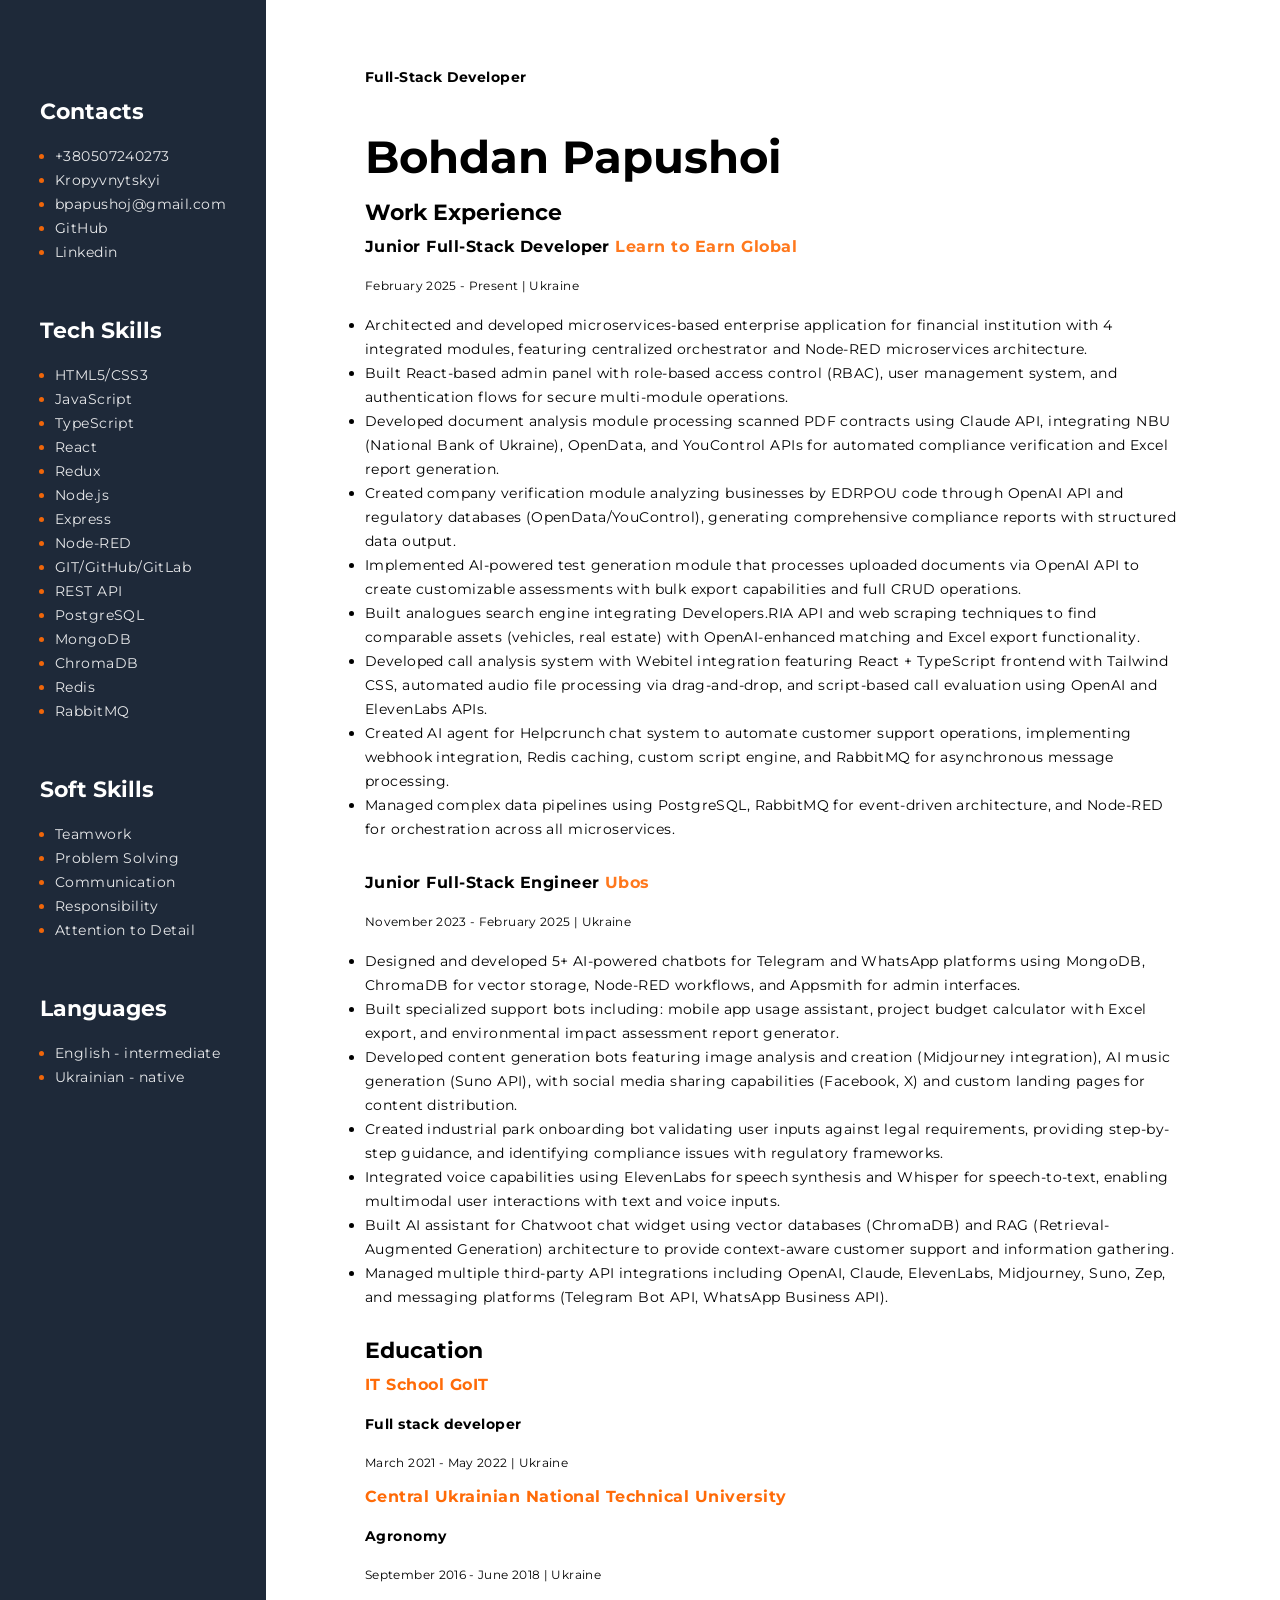
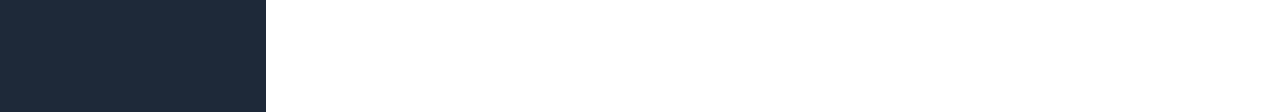
==== commit ca261432: "Update index.html" ====
--- a/index.html
+++ b/index.html
@@ -25,7 +25,7 @@
                 </li>
                 <li class="tech-skills-item">
                     <!-- <span class="contacts-link-type">GIT:</span> -->
-                    <a class="contacts-link tech-skills-text" href="">Kropyvnytskyi</a>
+                    <span class="contacts-link tech-skills-text">Kropyvnytskyi</span>
                 </li>
                 <li class="tech-skills-item">
                     <!-- <span class="contacts-link-type">E:</span> -->
@@ -43,46 +43,56 @@
             
 
             </div>
-
             <!-- Tech Skills container -->
             <div class="tech-skills-container">
                 <h3 class="tech-skills-title">Tech Skills</h3>
                 <ul>
                     <li class="tech-skills-item">
-                        <span class="tech-skills-text">HTML5</span>
-                    </li>
-                    <li class="tech-skills-item">
-                        <span class="tech-skills-text">CSS</span>
-                    </li>
+                        <span class="tech-skills-text">HTML5/CSS3</span>
+                    </li>                  
                     <li class="tech-skills-item">
                         <span class="tech-skills-text">JavaScript</span>
                     </li>
                     <li class="tech-skills-item">
+                        <span class="tech-skills-text">TypeScript</span>
+                    </li>
+                    <li class="tech-skills-item">
                         <span class="tech-skills-text">React</span>
                     </li>
                     <li class="tech-skills-item">
+                        <span class="tech-skills-text">Redux</span>
+                    </li>
+                    <li class="tech-skills-item">
                         <span class="tech-skills-text">Node.js</span>
                     </li>
-                    <li class="tech-skills-item">
-                        <span class="tech-skills-text">NodeRed</span>
-                    </li>
-                    <li class="tech-skills-item">
-                        <span class="tech-skills-text">GIT</span>
-                    </li>
-                    <li class="tech-skills-item">
-                        <span class="tech-skills-text">Rest API</span>
-                    </li>  
+                     <li class="tech-skills-item">
+                        <span class="tech-skills-text">Express</span>
+                    </li>
+                    <li class="tech-skills-item">
+                        <span class="tech-skills-text">Node-RED</span>
+                    </li>
+                    <li class="tech-skills-item">
+                        <span class="tech-skills-text">GIT/GitHub/GitLab</span>
+                    </li>
+                    <li class="tech-skills-item">
+                        <span class="tech-skills-text">REST API</span>
+                    </li>
                     <li class="tech-skills-item">
                         <span class="tech-skills-text">PostgreSQL</span>
-                    </li>
+                    </li>                  
                     <li class="tech-skills-item">
                         <span class="tech-skills-text">MongoDB</span>
                     </li>
+                     <li class="tech-skills-item">
+            <span class="tech-skills-text">ChromaDB</span>
+        </li>
+                    <li class="tech-skills-item">
+                        <span class="tech-skills-text">Redis</span>
+                    </li>
                     <li class="tech-skills-item">
                         <span class="tech-skills-text">RabbitMQ</span>
-                    </li>                            
+                    </li>                  
                 </ul>
-
             </div>
 
             <!-- Soft Skills container -->
@@ -100,10 +110,7 @@
                     </li> 
                     <li class="soft-skills-item">
                         <span class="soft-skills-text">Responsibility</span>
-                    </li>
-                    <li class="soft-skills-item">
-                        <span class="soft-skills-text">Adaptability</span>
-                    </li>
+                    </li>                  
                     <li class="soft-skills-item">
                         <span class="soft-skills-text">Attention to Detail</span>
                     </li>                    
@@ -130,9 +137,6 @@
            <div class="info-container">
             <h2 class="profession">Full-Stack Developer</h2>
             <h1 class="name">Bohdan Papushoi</h1>
-
-            <p class="discription">I'm an enthusiastic, detail-oriented, and fast-learning Developer passionate about coding and eager to contribute to a talented engineering team. I continuously grow both professionally and personally. I have experience in designing and integrating APIs, implementing AI-driven solutions, and developing scalable enterprise applications. Skilled in JavaScript (Node.js, React) and working with both SQL and NoSQL databases.</p>
-            </div>
 
           <!-- projects container -->
            
@@ -191,34 +195,40 @@
             <h3 class="about-me-title">Work Experience</h3>
 
             <!-- company 1 -->
-            <div>
+                <div>
                 <h4 class="profession-title">Junior Full-Stack Developer
                     <span class="profession-company">Learn to Earn Global</span>
                 </h4>
                 <span class="profession-time">February 2025 - Present
                     <span class="profession-divider">|</span> Ukraine</span>
                 <ul class="profession-duties">
-                    <li class="profession-duties-item">Developed analytics platforms leveraging OpenData and YouControl APIs for data aggregation, validation, and automated reporting (with Excel export).</li>
-                    <li class="profession-duties-item">Built data processing systems to collect and analyze information from property databases, business registries, and currency exchange services with structured output.</li>
-                    <li class="profession-duties-item">Created AI-powered tools for automated test generation from uploaded documents with customizable parameters, advanced file management, and bulk export capabilities.</li>
-                    <li class="profession-duties-item">Worked extensively with MS SQL Server, PostgreSQL, MongoDB, and RabbitMQ for asynchronous processing and system integration.</li>
-                    <li class="profession-duties-item">Integrated AI-driven features (content summarization, document analysis, report generation) into multiple business processes.</li>
-                    <li class="profession-duties-item">Delivered scalable backend solutions with complex API integrations, data pipelines, and optimized workflows.</li>
+                    <li class="profession-duties-item">Architected and developed microservices-based enterprise application for financial institution with 4 integrated modules, featuring centralized orchestrator and Node-RED microservices architecture.</li>
+                    <li class="profession-duties-item">Built React-based admin panel with role-based access control (RBAC), user management system, and authentication flows for secure multi-module operations.</li>
+                    <li class="profession-duties-item">Developed document analysis module processing scanned PDF contracts using Claude API, integrating NBU (National Bank of Ukraine), OpenData, and YouControl APIs for automated compliance verification and Excel report generation.</li>
+                    <li class="profession-duties-item">Created company verification module analyzing businesses by EDRPOU code through OpenAI API and regulatory databases (OpenData/YouControl), generating comprehensive compliance reports with structured data output.</li>
+                    <li class="profession-duties-item">Implemented AI-powered test generation module that processes uploaded documents via OpenAI API to create customizable assessments with bulk export capabilities and full CRUD operations.</li>
+                    <li class="profession-duties-item">Built analogues search engine integrating Developers.RIA API and web scraping techniques to find comparable assets (vehicles, real estate) with OpenAI-enhanced matching and Excel export functionality.</li>
+                    <li class="profession-duties-item">Developed call analysis system with Webitel integration featuring React + TypeScript frontend with Tailwind CSS, automated audio file processing via drag-and-drop, and script-based call evaluation using OpenAI and ElevenLabs APIs.</li>
+                    <li class="profession-duties-item">Created AI agent for Helpcrunch chat system to automate customer support operations, implementing webhook integration, Redis caching, custom script engine, and RabbitMQ for asynchronous message processing.</li>
+                    <li class="profession-duties-item">Managed complex data pipelines using PostgreSQL, RabbitMQ for event-driven architecture, and Node-RED for orchestration across all microservices.</li>
                 </ul> 
-            </div>          
-                 <div>
-                <h4 class="profession-title">Junior Full-Stack Engineer
-                    <span class="profession-company">Ubos</span>
-                </h4>
-                <span class="profession-time">November 2023 - February 2025
-                    <span class="profession-divider">|</span> Ukraine</span>
-                <ul class="profession-duties">
-                    <li class="profession-duties-item">Designed and developed chatbots for Telegram & WhatsApp with complex AI-driven features.</li>
-                    <li class="profession-duties-item">Integrated multiple third-party APIs (OpenAI, Claude, ElevenLabs, and others) and managed MongoDB databases.</li>
-                    <li class="profession-duties-item">Delivered business applications (budget calculation, ecological impact assessment) improving client processes.</li>
-                    <li class="profession-duties-item">Developed sophisticated AI-powered features including document analysis, report generation, image and music creation, voice-to-text processing, and automated content summarization</li>
-                </ul> 
-            </div>     
+            </div>         
+            <div>
+            <h4 class="profession-title">Junior Full-Stack Engineer
+                <span class="profession-company">Ubos</span>
+            </h4>
+            <span class="profession-time">November 2023 - February 2025
+                <span class="profession-divider">|</span> Ukraine</span>
+            <ul class="profession-duties">
+                <li class="profession-duties-item">Designed and developed 5+ AI-powered chatbots for Telegram and WhatsApp platforms using MongoDB, ChromaDB for vector storage, Node-RED workflows, and Appsmith for admin interfaces.</li>
+                <li class="profession-duties-item">Built specialized support bots including: mobile app usage assistant, project budget calculator with Excel export, and environmental impact assessment report generator.</li>
+                <li class="profession-duties-item">Developed content generation bots featuring image analysis and creation (Midjourney integration), AI music generation (Suno API), with social media sharing capabilities (Facebook, X) and custom landing pages for content distribution.</li>
+                <li class="profession-duties-item">Created industrial park onboarding bot validating user inputs against legal requirements, providing step-by-step guidance, and identifying compliance issues with regulatory frameworks.</li>
+                <li class="profession-duties-item">Integrated voice capabilities using ElevenLabs for speech synthesis and Whisper for speech-to-text, enabling multimodal user interactions with text and voice inputs.</li>
+                <li class="profession-duties-item">Built AI assistant for Chatwoot chat widget using vector databases (ChromaDB) and RAG (Retrieval-Augmented Generation) architecture to provide context-aware customer support and information gathering.</li>
+                <li class="profession-duties-item">Managed multiple third-party API integrations including OpenAI, Claude, ElevenLabs, Midjourney, Suno, Zep, and messaging platforms (Telegram Bot API, WhatsApp Business API).</li>
+            </ul> 
+        </div>
 
             <!-- Education --> 
             <div>
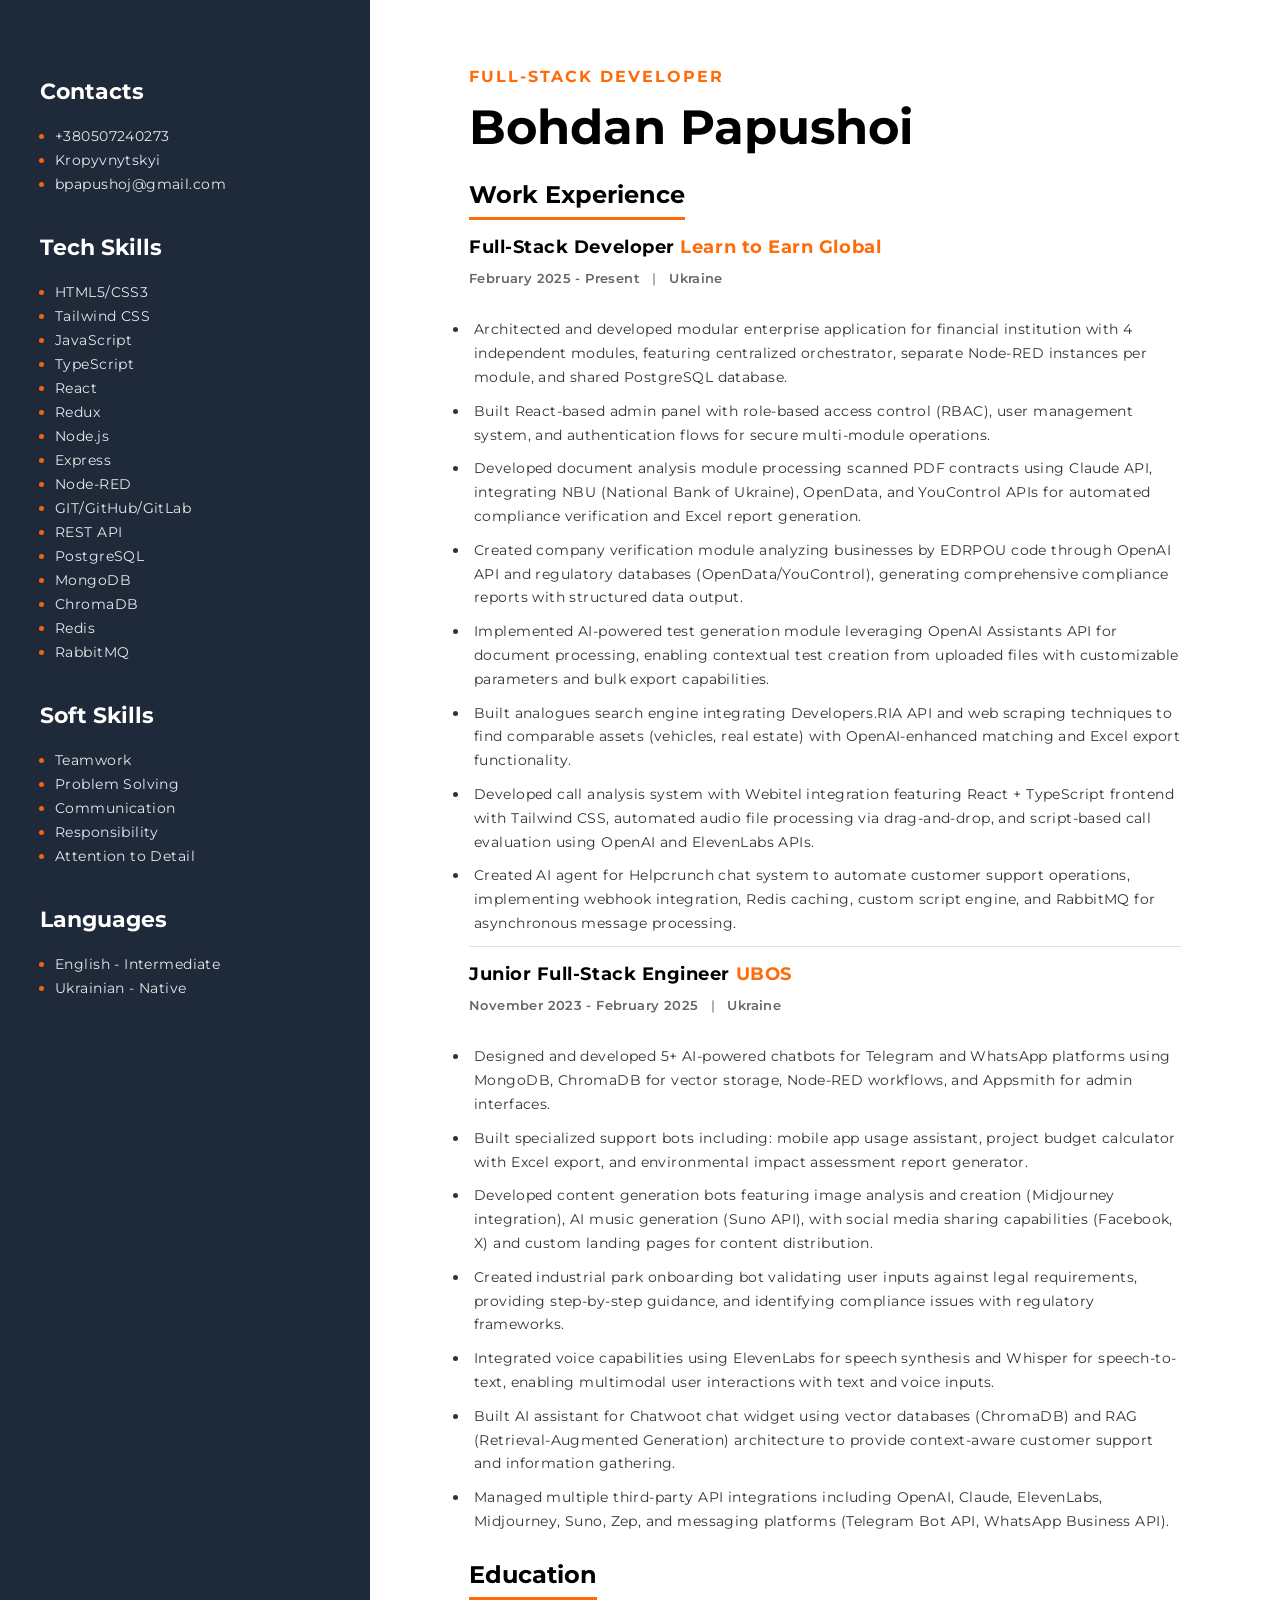
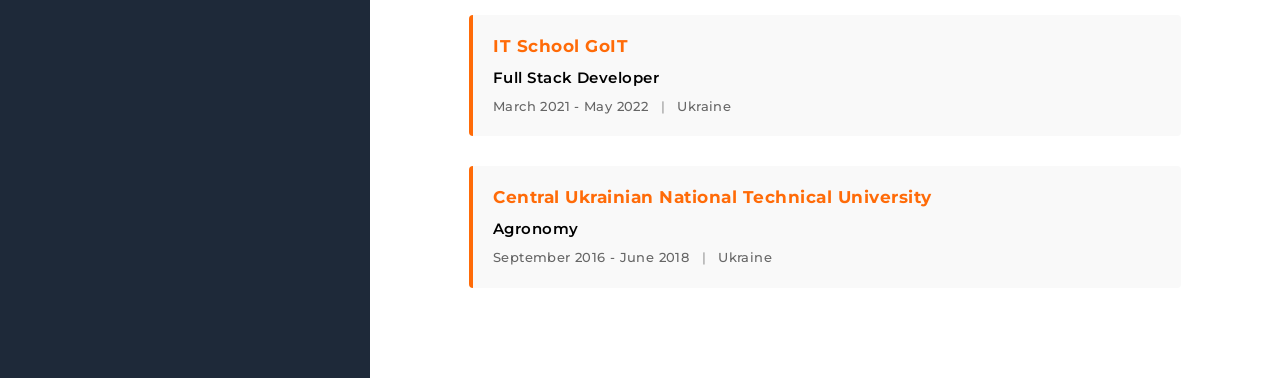
==== commit 8d545882: "updt" ====
--- a/index.html
+++ b/index.html
@@ -1,258 +1,278 @@
 <!DOCTYPE html>
 <html lang="en">
-<head>
-    <meta charset="UTF-8">
-    <meta name="viewport" content="width=device-width, initial-scale=1.0">
+  <head>
+    <meta charset="UTF-8" />
+    <meta name="viewport" content="width=device-width, initial-scale=1.0" />
     <title>My resume</title>
-    <link rel="stylesheet" href="./css/style.css">
-    <link rel="preconnect" href="https://fonts.gstatic.com">
-    <link href="https://fonts.googleapis.com/css2?family=Montserrat:wght@400;700&display=swap" rel="stylesheet">
-
-</head>
-<body>
-    <!-- Main container -->
-   <div class="wrapper">
-       <aside class="sidebar">
-           <!-- <img class="my-photo" src="./img/8993.jpg" alt="My photo"width="280"> -->
-
+    <link rel="stylesheet" href="./css/style.css" />
+    <link rel="preconnect" href="https://fonts.gstatic.com" />
+    <link
+      href="https://fonts.googleapis.com/css2?family=Montserrat:wght@400;700&display=swap"
+      rel="stylesheet"
+    />
+  </head>
+  <body>
+    <div class="wrapper">
+      <aside class="sidebar">
         <!-- Contacts container -->
-           <div class="contacts-container">
-            <h3 class="contacts-title">Contacts</h3>
-            <ul>
-                <li class="tech-skills-item">
-                    <!-- <span class="contacts-link-type">C:</span>  -->
-                    <a class="contacts-link tech-skills-text" href="tel:380507240273">+380507240273</a>
-                </li>
-                <li class="tech-skills-item">
-                    <!-- <span class="contacts-link-type">GIT:</span> -->
-                    <span class="contacts-link tech-skills-text">Kropyvnytskyi</span>
-                </li>
-                <li class="tech-skills-item">
-                    <!-- <span class="contacts-link-type">E:</span> -->
-                    <a class="contacts-link tech-skills-text" href="mailto:bpapushoj@gmail.com">bpapushoj@gmail.com</a>
-                </li>
-                <li class="tech-skills-item">
-                    <!-- <span class="contacts-link-type">GIT:</span> -->
-                    <a class="contacts-link tech-skills-text" href="https://github.com/l-Bohdan-l">GitHub</a>
-                </li>
-                <li class="tech-skills-item">
-                    <!-- <span class="contacts-link-type">GIT:</span> -->
-                    <a class="contacts-link tech-skills-text" href="https://www.linkedin.com/in/bohdan-papushoi-1290b8222/">Linkedin</a>
-                </li>
+        <div class="contacts-container">
+          <h3 class="contacts-title">Contacts</h3>
+          <ul>
+            <li class="tech-skills-item">
+              <span class="contacts-link tech-skills-text">+380507240273</span>
+            </li>
+            <li class="tech-skills-item">
+              <span class="contacts-link tech-skills-text">Kropyvnytskyi</span>
+            </li>
+            <li class="tech-skills-item">
+              <span class="contacts-link tech-skills-text"
+                >bpapushoj@gmail.com</span
+              >
+            </li>
+          </ul>
+        </div>
+
+        <!-- Tech Skills container -->
+        <div class="tech-skills-container">
+          <h3 class="tech-skills-title">Tech Skills</h3>
+          <ul>
+            <li class="tech-skills-item">
+              <span class="tech-skills-text">HTML5/CSS3</span>
+            </li>
+            <li class="tech-skills-item">
+              <span class="tech-skills-text">Tailwind CSS</span>
+            </li>
+            <li class="tech-skills-item">
+              <span class="tech-skills-text">JavaScript</span>
+            </li>
+            <li class="tech-skills-item">
+              <span class="tech-skills-text">TypeScript</span>
+            </li>
+            <li class="tech-skills-item">
+              <span class="tech-skills-text">React</span>
+            </li>
+            <li class="tech-skills-item">
+              <span class="tech-skills-text">Redux</span>
+            </li>
+            <li class="tech-skills-item">
+              <span class="tech-skills-text">Node.js</span>
+            </li>
+            <li class="tech-skills-item">
+              <span class="tech-skills-text">Express</span>
+            </li>
+            <li class="tech-skills-item">
+              <span class="tech-skills-text">Node-RED</span>
+            </li>
+            <li class="tech-skills-item">
+              <span class="tech-skills-text">GIT/GitHub/GitLab</span>
+            </li>
+            <li class="tech-skills-item">
+              <span class="tech-skills-text">REST API</span>
+            </li>
+            <li class="tech-skills-item">
+              <span class="tech-skills-text">PostgreSQL</span>
+            </li>
+            <li class="tech-skills-item">
+              <span class="tech-skills-text">MongoDB</span>
+            </li>
+            <li class="tech-skills-item">
+              <span class="tech-skills-text">ChromaDB</span>
+            </li>
+            <li class="tech-skills-item">
+              <span class="tech-skills-text">Redis</span>
+            </li>
+            <li class="tech-skills-item">
+              <span class="tech-skills-text">RabbitMQ</span>
+            </li>
+          </ul>
+        </div>
+
+        <!-- Soft Skills container -->
+        <div class="soft-skills-container">
+          <h3 class="soft-skills-title">Soft Skills</h3>
+          <ul>
+            <li class="soft-skills-item">
+              <span class="soft-skills-text">Teamwork</span>
+            </li>
+            <li class="soft-skills-item">
+              <span class="soft-skills-text">Problem Solving</span>
+            </li>
+            <li class="soft-skills-item">
+              <span class="soft-skills-text">Communication</span>
+            </li>
+            <li class="soft-skills-item">
+              <span class="soft-skills-text">Responsibility</span>
+            </li>
+            <li class="soft-skills-item">
+              <span class="soft-skills-text">Attention to Detail</span>
+            </li>
+          </ul>
+        </div>
+
+        <!-- Languages container -->
+        <div class="soft-skills-container">
+          <h3 class="soft-skills-title">Languages</h3>
+          <ul>
+            <li class="soft-skills-item">
+              <span class="soft-skills-text">English - Intermediate</span>
+            </li>
+            <li class="soft-skills-item">
+              <span class="soft-skills-text">Ukrainian - Native</span>
+            </li>
+          </ul>
+        </div>
+      </aside>
+
+      <!-- Main Content -->
+      <div class="about-me-container">
+        <!-- Header Section - Improved -->
+        <div class="header-section">
+          <h2 class="profession">Full-Stack Developer</h2>
+          <h1 class="name">Bohdan Papushoi</h1>
+        </div>
+
+        <!-- Work Experience -->
+        <div>
+          <h3 class="about-me-title">Work Experience</h3>
+
+          <!-- Company 1 -->
+          <div class="experience-item">
+            <h4 class="profession-title">
+              Full-Stack Developer
+              <span class="profession-company">Learn to Earn Global</span>
+            </h4>
+            <span class="profession-time"
+              >February 2025 - Present
+              <span class="profession-divider">|</span> Ukraine</span
+            >
+            <ul class="profession-duties">
+              <li class="profession-duties-item">
+                Architected and developed modular enterprise application for
+                financial institution with 4 independent modules, featuring
+                centralized orchestrator, separate Node-RED instances per
+                module, and shared PostgreSQL database.
+              </li>
+              <li class="profession-duties-item">
+                Built React-based admin panel with role-based access control
+                (RBAC), user management system, and authentication flows for
+                secure multi-module operations.
+              </li>
+              <li class="profession-duties-item">
+                Developed document analysis module processing scanned PDF
+                contracts using Claude API, integrating NBU (National Bank of
+                Ukraine), OpenData, and YouControl APIs for automated compliance
+                verification and Excel report generation.
+              </li>
+              <li class="profession-duties-item">
+                Created company verification module analyzing businesses by
+                EDRPOU code through OpenAI API and regulatory databases
+                (OpenData/YouControl), generating comprehensive compliance
+                reports with structured data output.
+              </li>
+              <li class="profession-duties-item">
+                Implemented AI-powered test generation module leveraging OpenAI
+                Assistants API for document processing, enabling contextual test
+                creation from uploaded files with customizable parameters and
+                bulk export capabilities.
+              </li>
+              <li class="profession-duties-item">
+                Built analogues search engine integrating Developers.RIA API and
+                web scraping techniques to find comparable assets (vehicles,
+                real estate) with OpenAI-enhanced matching and Excel export
+                functionality.
+              </li>
+              <li class="profession-duties-item">
+                Developed call analysis system with Webitel integration
+                featuring React + TypeScript frontend with Tailwind CSS,
+                automated audio file processing via drag-and-drop, and
+                script-based call evaluation using OpenAI and ElevenLabs APIs.
+              </li>
+              <li class="profession-duties-item">
+                Created AI agent for Helpcrunch chat system to automate customer
+                support operations, implementing webhook integration, Redis
+                caching, custom script engine, and RabbitMQ for asynchronous
+                message processing.
+              </li>
             </ul>
-            
-
-            </div>
-            <!-- Tech Skills container -->
-            <div class="tech-skills-container">
-                <h3 class="tech-skills-title">Tech Skills</h3>
-                <ul>
-                    <li class="tech-skills-item">
-                        <span class="tech-skills-text">HTML5/CSS3</span>
-                    </li>                  
-                    <li class="tech-skills-item">
-                        <span class="tech-skills-text">JavaScript</span>
-                    </li>
-                    <li class="tech-skills-item">
-                        <span class="tech-skills-text">TypeScript</span>
-                    </li>
-                    <li class="tech-skills-item">
-                        <span class="tech-skills-text">React</span>
-                    </li>
-                    <li class="tech-skills-item">
-                        <span class="tech-skills-text">Redux</span>
-                    </li>
-                    <li class="tech-skills-item">
-                        <span class="tech-skills-text">Node.js</span>
-                    </li>
-                     <li class="tech-skills-item">
-                        <span class="tech-skills-text">Express</span>
-                    </li>
-                    <li class="tech-skills-item">
-                        <span class="tech-skills-text">Node-RED</span>
-                    </li>
-                    <li class="tech-skills-item">
-                        <span class="tech-skills-text">GIT/GitHub/GitLab</span>
-                    </li>
-                    <li class="tech-skills-item">
-                        <span class="tech-skills-text">REST API</span>
-                    </li>
-                    <li class="tech-skills-item">
-                        <span class="tech-skills-text">PostgreSQL</span>
-                    </li>                  
-                    <li class="tech-skills-item">
-                        <span class="tech-skills-text">MongoDB</span>
-                    </li>
-                     <li class="tech-skills-item">
-            <span class="tech-skills-text">ChromaDB</span>
-        </li>
-                    <li class="tech-skills-item">
-                        <span class="tech-skills-text">Redis</span>
-                    </li>
-                    <li class="tech-skills-item">
-                        <span class="tech-skills-text">RabbitMQ</span>
-                    </li>                  
-                </ul>
-            </div>
-
-            <!-- Soft Skills container -->
-            <div class="soft-skills-container">
-                <h3 class="soft-skills-title">Soft Skills</h3>
-                <ul>                   
-                    <li class="soft-skills-item">
-                        <span class="soft-skills-text">Teamwork</span>
-                    </li>  
-                    <li class="soft-skills-item">
-                        <span class="soft-skills-text">Problem Solving</span>
-                    </li>
-                    <li class="soft-skills-item">
-                        <span class="soft-skills-text">Communication</span>
-                    </li> 
-                    <li class="soft-skills-item">
-                        <span class="soft-skills-text">Responsibility</span>
-                    </li>                  
-                    <li class="soft-skills-item">
-                        <span class="soft-skills-text">Attention to Detail</span>
-                    </li>                    
-                </ul>
-            </div>
-
-            <!-- Languages container -->
-            <div class="soft-skills-container">
-                <h3 class="soft-skills-title">Languages</h3>
-                <ul>
-                    <li class="soft-skills-item">
-                        <span class="soft-skills-text">English - intermediate</span>
-                    </li>
-                    <li class="soft-skills-item">
-                        <span class="soft-skills-text">Ukrainian - native</span>
-                    </li>                 
-                </ul>            
-            </div>
-
-       </aside>
-       <!-- about me container -->
-       <div class="about-me-container">
-           <!-- about me main info -->
-           <div class="info-container">
-            <h2 class="profession">Full-Stack Developer</h2>
-            <h1 class="name">Bohdan Papushoi</h1>
-
-          <!-- projects container -->
-           
-           <!-- <div class="projexts-container">
-               <h3 class="about-me-title">Pet-projects</h3>
-               
-            <ol> -->
-                <!-- <li class="projects-item">
-                    <a class="projects-link" target="blank" href="https://github.com/l-Bohdan-l/bohdan-papushoi-projects">Phonebook and movies</a> -->
-                    <!-- <span class="dots">..............................................................................................................................</span> -->
-                    <!-- <span><b>[</b> <span class="tech-name">HTML, CSS, JS, React, Redux Toolkit</span> <b>]</b></span>
-                    <a class="dots" target="blank" href="https://l-bohdan-l.github.io/bohdan-papushoi-projects/">
-                        https://l-bohdan-l.github.io/bohdan-papushoi-projects/
-                    </a>
-                    <span class="tech-name">Individual project. Creating phonebook and movies projects on one website </span>
-                </li>      
-                <li class="projects-item">
-                    <a class="projects-link" target="blank" href="https://l-bohdan-l.github.io/react-practice">React projects</a> -->
-                    <!-- <span class="dots">..............................................................................................................................</span> -->
-                    <!-- <span><b>[</b> <span class="tech-name">HTML, CSS, JS, React, Redux Toolkit</span> <b>]</b></span>
-                    <a class="dots" target="blank" href="https://l-bohdan-l.github.io/react-practice/">
-                        https://l-bohdan-l.github.io/react-practice/
-                    </a>
-                    <span class="tech-name">Individual project. Various React projects </span>
-                </li>                        
-            <li class="projects-item"> 
-                <a class="projects-link" target="blank" href="https://l-bohdan-l.github.io/goit-markup-hw-08/">WebStudio</a> -->
-                <!-- <span class="dots">..............................................................................................................................</span> -->
-                <!-- <span><b>[</b> <span class="tech-name">HTML, CSS</span> <b>]</b></span>
-                <a class="dots" target="blank" href="https://github.com/l-Bohdan-l/goit-markup-hw-08">https://github.com/l-Bohdan-l/goit-markup-hw-08</a>
-                <span class="tech-name">Individual project. Creating the website to show features, team, projects of Webstudio company</span>
-            </li>
-            <li class="projects-item">
-                <a class="projects-link" target="blank" href="https://0idea0.github.io/team-project-first/">HELLISH ENGLISH</a> -->
-                <!-- <span class="dots">................................................................................................................</span> -->
-                <!-- <span><b>[</b> <span class="tech-name">HTML, CSS</span> <b>]</b></span>
-                <a class="dots" target="blank"
-                    href="https://github.com/0idea0/team-project-first">https://github.com/0idea0/team-project-first</a>
-                <span class="tech-name">Team project. We were creating landing page for Hellish English. I was working on section "Problems"</span>
-
-            </li>
-            <li class="projects-item"s>
-               <a class="projects-link" target="blank" href="https://glitch458.github.io/team-project-g8-film-web-app/">Filmoteka</a>  -->
-               <!-- <span class="dots">.........................................................................................................</span> -->
-               <!-- <span><b>[</b> <span class="tech-name">HTML, CSS, JS, Rest API</span> <b>]</b></span>
-                <a class="dots" target="blank"
-                href="https://github.com/Glitch458/team-project-g8-film-web-app">https://github.com/Glitch458/team-project-g8-film-web-app</a>
-                <span class="tech-name">Team project. Creating movies library, where user can see top rated movies</span>
-
-            </li>  
-            </ol>    -->
-           <!-- </div> -->
-
-           <!-- Work Experience -->
-           <div>
-            <h3 class="about-me-title">Work Experience</h3>
-
-            <!-- company 1 -->
-                <div>
-                <h4 class="profession-title">Junior Full-Stack Developer
-                    <span class="profession-company">Learn to Earn Global</span>
-                </h4>
-                <span class="profession-time">February 2025 - Present
-                    <span class="profession-divider">|</span> Ukraine</span>
-                <ul class="profession-duties">
-                    <li class="profession-duties-item">Architected and developed microservices-based enterprise application for financial institution with 4 integrated modules, featuring centralized orchestrator and Node-RED microservices architecture.</li>
-                    <li class="profession-duties-item">Built React-based admin panel with role-based access control (RBAC), user management system, and authentication flows for secure multi-module operations.</li>
-                    <li class="profession-duties-item">Developed document analysis module processing scanned PDF contracts using Claude API, integrating NBU (National Bank of Ukraine), OpenData, and YouControl APIs for automated compliance verification and Excel report generation.</li>
-                    <li class="profession-duties-item">Created company verification module analyzing businesses by EDRPOU code through OpenAI API and regulatory databases (OpenData/YouControl), generating comprehensive compliance reports with structured data output.</li>
-                    <li class="profession-duties-item">Implemented AI-powered test generation module that processes uploaded documents via OpenAI API to create customizable assessments with bulk export capabilities and full CRUD operations.</li>
-                    <li class="profession-duties-item">Built analogues search engine integrating Developers.RIA API and web scraping techniques to find comparable assets (vehicles, real estate) with OpenAI-enhanced matching and Excel export functionality.</li>
-                    <li class="profession-duties-item">Developed call analysis system with Webitel integration featuring React + TypeScript frontend with Tailwind CSS, automated audio file processing via drag-and-drop, and script-based call evaluation using OpenAI and ElevenLabs APIs.</li>
-                    <li class="profession-duties-item">Created AI agent for Helpcrunch chat system to automate customer support operations, implementing webhook integration, Redis caching, custom script engine, and RabbitMQ for asynchronous message processing.</li>
-                    <li class="profession-duties-item">Managed complex data pipelines using PostgreSQL, RabbitMQ for event-driven architecture, and Node-RED for orchestration across all microservices.</li>
-                </ul> 
-            </div>         
-            <div>
-            <h4 class="profession-title">Junior Full-Stack Engineer
-                <span class="profession-company">Ubos</span>
+          </div>
+
+          <!-- Company 2 -->
+          <div class="experience-item">
+            <h4 class="profession-title">
+              Junior Full-Stack Engineer
+              <span class="profession-company">UBOS</span>
             </h4>
-            <span class="profession-time">November 2023 - February 2025
-                <span class="profession-divider">|</span> Ukraine</span>
+            <span class="profession-time"
+              >November 2023 - February 2025
+              <span class="profession-divider">|</span> Ukraine</span
+            >
             <ul class="profession-duties">
-                <li class="profession-duties-item">Designed and developed 5+ AI-powered chatbots for Telegram and WhatsApp platforms using MongoDB, ChromaDB for vector storage, Node-RED workflows, and Appsmith for admin interfaces.</li>
-                <li class="profession-duties-item">Built specialized support bots including: mobile app usage assistant, project budget calculator with Excel export, and environmental impact assessment report generator.</li>
-                <li class="profession-duties-item">Developed content generation bots featuring image analysis and creation (Midjourney integration), AI music generation (Suno API), with social media sharing capabilities (Facebook, X) and custom landing pages for content distribution.</li>
-                <li class="profession-duties-item">Created industrial park onboarding bot validating user inputs against legal requirements, providing step-by-step guidance, and identifying compliance issues with regulatory frameworks.</li>
-                <li class="profession-duties-item">Integrated voice capabilities using ElevenLabs for speech synthesis and Whisper for speech-to-text, enabling multimodal user interactions with text and voice inputs.</li>
-                <li class="profession-duties-item">Built AI assistant for Chatwoot chat widget using vector databases (ChromaDB) and RAG (Retrieval-Augmented Generation) architecture to provide context-aware customer support and information gathering.</li>
-                <li class="profession-duties-item">Managed multiple third-party API integrations including OpenAI, Claude, ElevenLabs, Midjourney, Suno, Zep, and messaging platforms (Telegram Bot API, WhatsApp Business API).</li>
-            </ul> 
-        </div>
-
-            <!-- Education --> 
-            <div>
-                <h3 class="about-me-title">Education</h3>
-
-                <div>
-                <p class="education-university">IT School GoIT</p>
-                <p class="education-spec">Full stack developer</p>
-                <span class="education-time">March 2021 - May 2022 
-                    <span class="education-divider">|</span> Ukraine</span>
-                
-                </div>
-                
-                <!-- Master's diploma-->
-                <div>
-                    <p class="education-university">Central Ukrainian National Technical University</p>
-                    <p class="education-spec">Agronomy</p>
-                    <span class="education-time">September 2016 - June 2018
-                    <span class="education-divider">|</span> Ukraine</span>
-            
-                </div>
-            </div> 
-           </div>
-       </div>
-        <div>  
-    </body>
-</html>+              <li class="profession-duties-item">
+                Designed and developed 5+ AI-powered chatbots for Telegram and
+                WhatsApp platforms using MongoDB, ChromaDB for vector storage,
+                Node-RED workflows, and Appsmith for admin interfaces.
+              </li>
+              <li class="profession-duties-item">
+                Built specialized support bots including: mobile app usage
+                assistant, project budget calculator with Excel export, and
+                environmental impact assessment report generator.
+              </li>
+              <li class="profession-duties-item">
+                Developed content generation bots featuring image analysis and
+                creation (Midjourney integration), AI music generation (Suno
+                API), with social media sharing capabilities (Facebook, X) and
+                custom landing pages for content distribution.
+              </li>
+              <li class="profession-duties-item">
+                Created industrial park onboarding bot validating user inputs
+                against legal requirements, providing step-by-step guidance, and
+                identifying compliance issues with regulatory frameworks.
+              </li>
+              <li class="profession-duties-item">
+                Integrated voice capabilities using ElevenLabs for speech
+                synthesis and Whisper for speech-to-text, enabling multimodal
+                user interactions with text and voice inputs.
+              </li>
+              <li class="profession-duties-item">
+                Built AI assistant for Chatwoot chat widget using vector
+                databases (ChromaDB) and RAG (Retrieval-Augmented Generation)
+                architecture to provide context-aware customer support and
+                information gathering.
+              </li>
+              <li class="profession-duties-item">
+                Managed multiple third-party API integrations including OpenAI,
+                Claude, ElevenLabs, Midjourney, Suno, Zep, and messaging
+                platforms (Telegram Bot API, WhatsApp Business API).
+              </li>
+            </ul>
+          </div>
+        </div>
+
+        <!-- Education - Improved -->
+        <div class="education-section">
+          <h3 class="about-me-title">Education</h3>
+
+          <div class="education-item">
+            <p class="education-university">IT School GoIT</p>
+            <p class="education-spec">Full Stack Developer</p>
+            <span class="education-time"
+              >March 2021 - May 2022
+              <span class="education-divider">|</span> Ukraine</span
+            >
+          </div>
+
+          <div class="education-item">
+            <p class="education-university">
+              Central Ukrainian National Technical University
+            </p>
+            <p class="education-spec">Agronomy</p>
+            <span class="education-time"
+              >September 2016 - June 2018
+              <span class="education-divider">|</span> Ukraine</span
+            >
+          </div>
+        </div>
+      </div>
+    </div>
+  </body>
+</html>
--- a/css/style.css
+++ b/css/style.css
@@ -1,23 +1,16 @@
-* {
+/* * {
   padding: 0;
   margin: 0;
   box-sizing: border-box;
 }
 body {
   font-family: "Montserrat", sans-serif;
-  /* background: #f5f7fa; */
-  /* padding-right: 20px;
-  padding-left: 20px;
-  padding-top: 40px;
-  padding-bottom: 40px; */
   counter-reset: section;
 }
 .wrapper {
   background: #ffffff;
   display: flex;
-  /* max-width: 1200px; */
   margin: 0 auto;
-  /* box-shadow: 5px 9px 20px 0px rgba(0, 0, 0, 0.15); */
 }
 .sidebar {
   background: #1e2939;
@@ -51,7 +44,6 @@
   line-height: 24px;
   font-weight: 400;
   letter-spacing: 0.03em;
-  /* color: #535c68; */
   color: rgba(255, 255, 255, 0.829);
   text-decoration: none;
 }
@@ -243,4 +235,241 @@
 .extra-description {
   display: flex;
   justify-content: space-around;
-}
+} */
+* {
+  padding: 0;
+  margin: 0;
+  box-sizing: border-box;
+}
+body {
+  font-family: "Montserrat", sans-serif;
+  counter-reset: section;
+}
+.wrapper {
+  background: #ffffff;
+  display: flex;
+  margin: 0 auto;
+}
+.sidebar {
+  background: #1e2939;
+  width: 370px;
+  padding: 40px;
+}
+.about-me-container {
+  padding: 65px 99px 60px;
+  flex: 1;
+}
+
+/* Header Section - Improved */
+.header-section {
+  margin-bottom: 12px;
+  /* border-bottom: 3px solid #ff6b08; */
+  /* padding-bottom: 30px; */
+}
+.profession {
+  font-size: 16px;
+  line-height: 1.5;
+  font-weight: 700;
+  letter-spacing: 2px;
+  color: #ff6b08;
+  text-transform: uppercase;
+  margin-bottom: 10px;
+}
+.name {
+  font-size: 48px;
+  line-height: 1.2;
+  font-weight: 700;
+  color: #000000;
+  margin-bottom: 3px;
+}
+.tagline {
+  font-size: 14px;
+  line-height: 1.6;
+  font-weight: 400;
+  color: #595959;
+  max-width: 600px;
+}
+
+/* Contacts */
+.contacts-container {
+  margin-top: 40px;
+  margin-bottom: 40px;
+}
+.contacts-title {
+  font-size: 22px;
+  line-height: 24px;
+  font-weight: 700;
+  color: white;
+  margin-bottom: 20px;
+}
+.tech-skills-item {
+  font-size: 14px;
+  line-height: 24px;
+  font-weight: 400;
+  letter-spacing: 0.03em;
+  color: #f0660a;
+  margin-left: 15px;
+}
+.contacts-link {
+  color: rgba(255, 255, 255, 0.9);
+  text-decoration: none;
+}
+.tech-skills-text {
+  color: #e7e8ea;
+}
+
+/* Tech Skills */
+.tech-skills-container {
+  margin-bottom: 40px;
+}
+.tech-skills-title {
+  font-size: 22px;
+  line-height: 24px;
+  font-weight: 700;
+  color: #ffffff;
+  margin-bottom: 20px;
+}
+
+/* Soft Skills */
+.soft-skills-container {
+  margin-bottom: 40px;
+}
+.soft-skills-title {
+  font-size: 22px;
+  line-height: 24px;
+  font-weight: 700;
+  color: #ffffff;
+  margin-bottom: 20px;
+}
+.soft-skills-item {
+  font-size: 14px;
+  line-height: 24px;
+  font-weight: 400;
+  letter-spacing: 0.03em;
+  color: #f0660a;
+  margin-left: 15px;
+}
+.soft-skills-text {
+  color: #e7e8ea;
+}
+
+/* Section Titles */
+.about-me-title {
+  font-size: 24px;
+  line-height: 1.3;
+  font-weight: 700;
+  color: #000000;
+  margin-bottom: 15px;
+  margin-top: 10px;
+  display: inline-block; /* Додано */
+  position: relative;
+  padding-bottom: 10px;
+}
+.about-me-title:after {
+  content: "";
+  position: absolute;
+  bottom: 0;
+  left: 0;
+  width: 100%;
+  height: 3px;
+  background: #ff6b08;
+}
+
+/* Work Experience */
+.experience-item {
+  margin-bottom: 15px;
+  border-bottom: 1px solid #e0e0e0;
+}
+.experience-item:last-child {
+  border-bottom: none;
+}
+.profession-title {
+  font-size: 18px;
+  line-height: 1.4;
+  font-weight: 700;
+  letter-spacing: 0.03em;
+  color: #000000;
+  margin-bottom: 8px;
+}
+.profession-company {
+  color: #ff6b08;
+  font-weight: 700;
+}
+.profession-time {
+  font-size: 13px;
+  line-height: 1.5;
+  font-weight: 600;
+  letter-spacing: 0.03em;
+  color: #666;
+  display: inline-block;
+  margin-bottom: 15px;
+}
+.profession-divider {
+  color: #999;
+  margin: 0 8px;
+}
+.profession-duties {
+  margin-top: 15px;
+}
+.profession-duties-item {
+  font-size: 14px;
+  line-height: 1.7;
+  font-weight: 400;
+  letter-spacing: 0.03em;
+  color: #333;
+  margin-bottom: 10px;
+  padding-left: 5px;
+}
+
+/* Education - Improved */
+/* .education-section {
+  margin-top: 40px;
+} */
+.education-item {
+  margin-bottom: 30px;
+  padding: 20px;
+  background: #f9f9f9;
+  border-left: 4px solid #ff6b08;
+  border-radius: 4px;
+}
+.education-university {
+  font-size: 17px;
+  line-height: 1.4;
+  font-weight: 700;
+  letter-spacing: 0.03em;
+  color: #ff6b08;
+  margin-bottom: 8px;
+}
+.education-spec {
+  font-size: 15px;
+  line-height: 1.4;
+  font-weight: 600;
+  letter-spacing: 0.03em;
+  color: #000000;
+  margin-bottom: 8px;
+}
+.education-time {
+  font-size: 13px;
+  line-height: 1.5;
+  font-weight: 500;
+  letter-spacing: 0.03em;
+  color: #666;
+}
+.education-divider {
+  color: #999;
+  margin: 0 8px;
+}
+
+/* Print Styles */
+@media print {
+  .wrapper {
+    box-shadow: none;
+  }
+  .sidebar {
+    width: 280px;
+    padding: 30px;
+  }
+  .about-me-container {
+    padding: 40px 60px;
+  }
+}
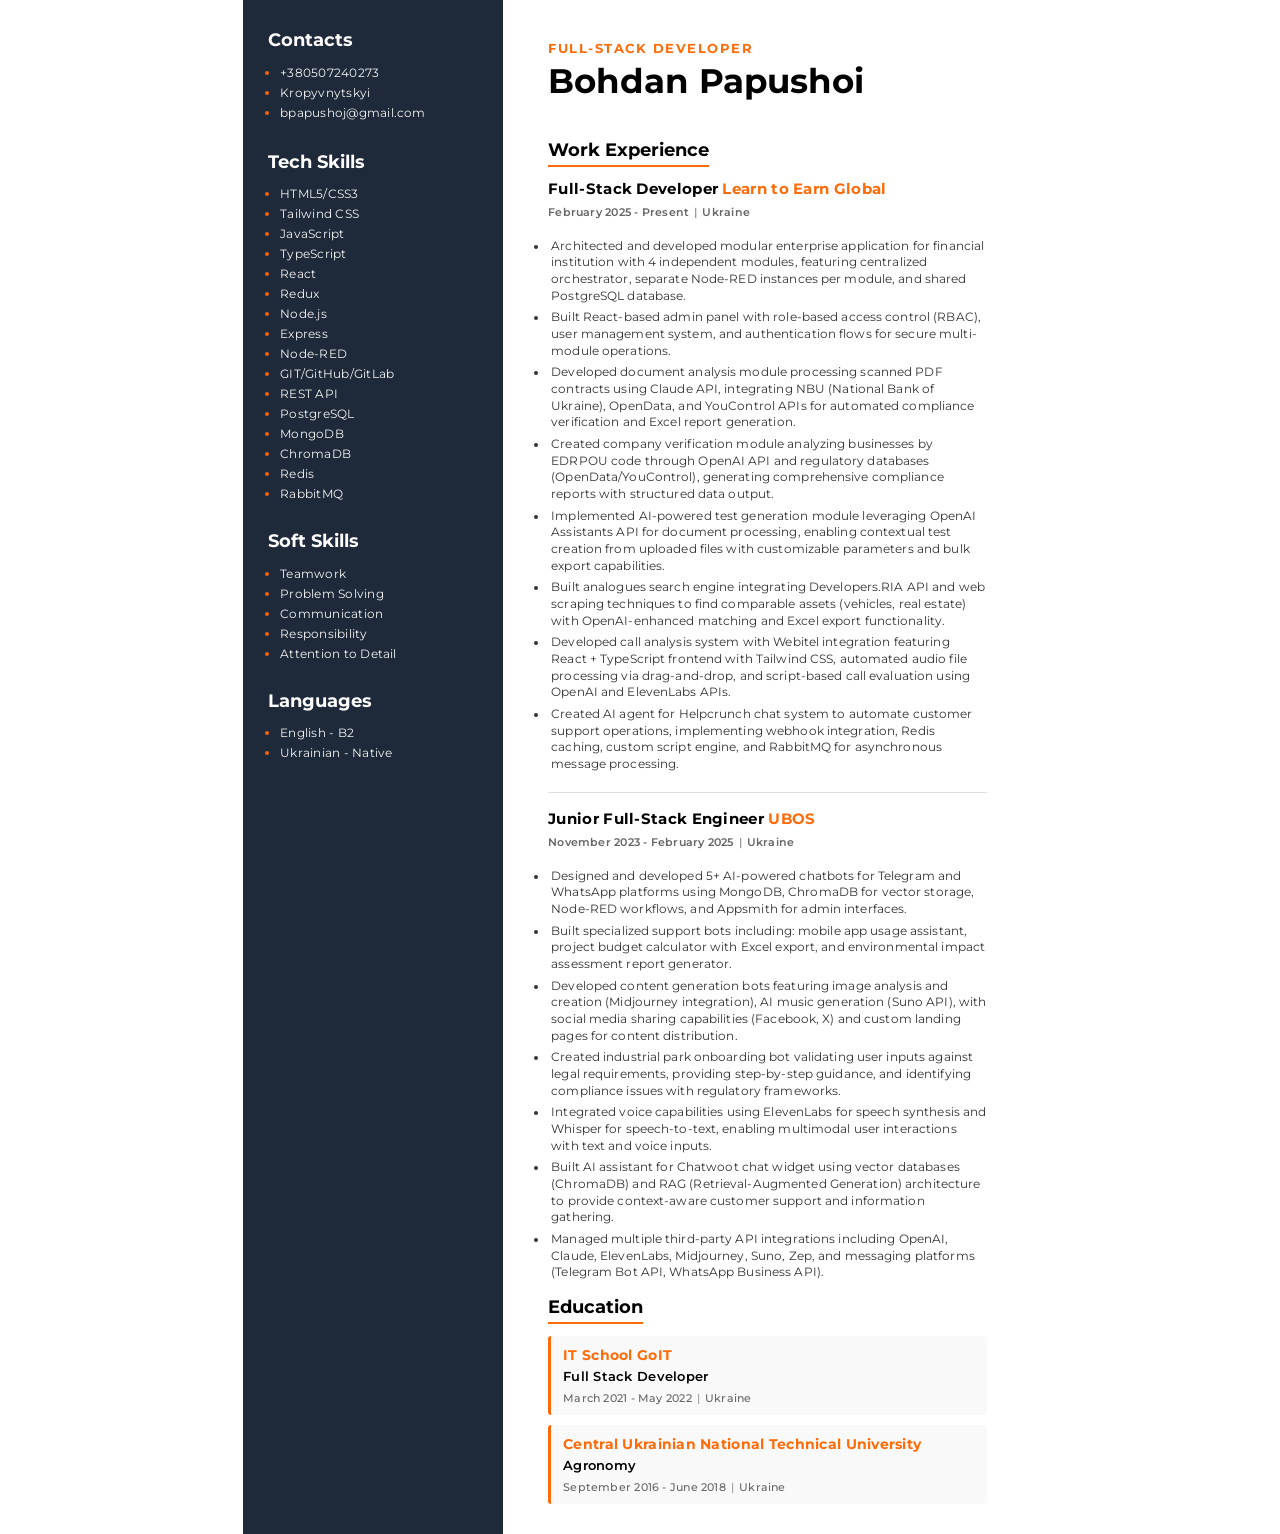
==== commit 37125cf2: "update" ====
--- a/index.html
+++ b/index.html
@@ -1,15 +1,310 @@
-<!DOCTYPE html>
+<!doctype html>
 <html lang="en">
   <head>
     <meta charset="UTF-8" />
     <meta name="viewport" content="width=device-width, initial-scale=1.0" />
-    <title>My resume</title>
-    <link rel="stylesheet" href="./css/style.css" />
+    <title>Bohdan Papushoi - Full-Stack Developer</title>
     <link rel="preconnect" href="https://fonts.gstatic.com" />
     <link
-      href="https://fonts.googleapis.com/css2?family=Montserrat:wght@400;700&display=swap"
+      href="https://fonts.googleapis.com/css2?family=Montserrat:wght@400;600;700&display=swap"
       rel="stylesheet"
     />
+    <style>
+      * {
+        padding: 0;
+        margin: 0;
+        box-sizing: border-box;
+      }
+      /* 
+      @page {
+        size: A4;
+        margin: 0;
+      } */
+
+      body {
+        font-family: "Montserrat", sans-serif;
+        counter-reset: section;
+        font-size: 13px;
+      }
+
+      .wrapper {
+        background: #ffffff;
+        display: flex;
+        margin: 0 auto;
+        max-width: 210mm;
+        min-height: 297mm;
+      }
+
+      /* Sidebar - компактніший */
+      .sidebar {
+        background: #1e2939;
+        width: 260px;
+        padding: 30px 25px;
+        flex-shrink: 0;
+      }
+
+      .about-me-container {
+        padding: 40px 50px 30px 45px;
+        flex: 1;
+      }
+
+      /* Header Section - компактніший */
+      .header-section {
+        margin-bottom: 25px;
+        /* border-bottom: 2px solid #ff6b08; */
+        padding-bottom: 15px;
+      }
+
+      .profession {
+        font-size: 13px;
+        line-height: 1.3;
+        font-weight: 700;
+        letter-spacing: 1.5px;
+        color: #ff6b08;
+        text-transform: uppercase;
+        margin-bottom: 6px;
+      }
+
+      .name {
+        font-size: 34px;
+        line-height: 1.1;
+        font-weight: 700;
+        color: #000000;
+        margin-bottom: 0;
+      }
+
+      /* Contacts - компактно */
+      .contacts-container {
+        margin-bottom: 30px;
+      }
+
+      .contacts-title,
+      .tech-skills-title,
+      .soft-skills-title {
+        font-size: 18px;
+        line-height: 1.2;
+        font-weight: 700;
+        color: white;
+        margin-bottom: 12px;
+      }
+
+      .tech-skills-item,
+      .soft-skills-item {
+        font-size: 12px;
+        line-height: 18px;
+        font-weight: 400;
+        letter-spacing: 0.02em;
+        color: #f0660a;
+        margin-left: 12px;
+        margin-bottom: 2px;
+      }
+
+      .contacts-link,
+      .tech-skills-text,
+      .soft-skills-text {
+        color: rgba(255, 255, 255, 0.95);
+        text-decoration: none;
+      }
+
+      /* Tech/Soft Skills - компактно */
+      .tech-skills-container,
+      .soft-skills-container {
+        margin-bottom: 28px;
+      }
+
+      /* Section Titles - компактніші */
+      .about-me-title {
+        font-size: 18px;
+        line-height: 1.2;
+        font-weight: 700;
+        color: #000000;
+        margin-bottom: 12px;
+        margin-top: 20px;
+        display: inline-block;
+        position: relative;
+        padding-bottom: 5px;
+      }
+
+      .about-me-title:first-of-type {
+        margin-top: 0;
+      }
+
+      .about-me-title:after {
+        content: "";
+        position: absolute;
+        bottom: 0;
+        left: 0;
+        width: 100%;
+        height: 2px;
+        background: #ff6b08;
+      }
+
+      /* Work Experience - оптимізовано */
+      .experience-item {
+        margin-bottom: 16px;
+        padding-bottom: 14px;
+        border-bottom: 1px solid #e0e0e0;
+      }
+
+      .experience-item:last-child {
+        border-bottom: none;
+        margin-bottom: 0;
+        padding-bottom: 0;
+      }
+
+      .profession-title {
+        font-size: 15px;
+        line-height: 1.3;
+        font-weight: 700;
+        letter-spacing: 0.02em;
+        color: #000000;
+        margin-bottom: 5px;
+      }
+
+      .profession-company {
+        color: #ff6b08;
+        font-weight: 700;
+      }
+
+      .profession-time {
+        font-size: 11px;
+        line-height: 1.3;
+        font-weight: 600;
+        letter-spacing: 0.02em;
+        color: #666;
+        display: inline-block;
+        margin-bottom: 10px;
+      }
+
+      .profession-divider {
+        color: #999;
+        margin: 0 5px;
+      }
+
+      .profession-duties {
+        margin-top: 8px;
+        padding-left: 0;
+      }
+
+      .profession-duties-item {
+        font-size: 11.5px;
+        line-height: 1.45;
+        font-weight: 400;
+        letter-spacing: 0.01em;
+        color: #333;
+        margin-bottom: 5px;
+        padding-left: 3px;
+      }
+
+      /* Education - компактніше */
+      .education-section {
+        margin-top: 16px;
+      }
+
+      .education-item {
+        margin-bottom: 10px;
+        padding: 10px 12px;
+        background: #f9f9f9;
+        border-left: 3px solid #ff6b08;
+        border-radius: 3px;
+      }
+
+      .education-item:last-child {
+        margin-bottom: 0;
+      }
+
+      .education-university {
+        font-size: 14px;
+        line-height: 1.3;
+        font-weight: 700;
+        letter-spacing: 0.02em;
+        color: #ff6b08;
+        margin-bottom: 4px;
+      }
+
+      .education-spec {
+        font-size: 13px;
+        line-height: 1.3;
+        font-weight: 600;
+        letter-spacing: 0.02em;
+        color: #000000;
+        margin-bottom: 4px;
+      }
+
+      .education-time {
+        font-size: 11px;
+        line-height: 1.3;
+        font-weight: 500;
+        letter-spacing: 0.02em;
+        color: #666;
+      }
+
+      .education-divider {
+        color: #999;
+        margin: 0 5px;
+      }
+
+      /* Print Styles - оптимізовано для A4 */
+      @media print {
+        body {
+          font-size: 11px; /* Зменшимо базовий розмір */
+        }
+
+        .wrapper {
+          box-shadow: none;
+          max-width: 100%;
+        }
+
+        .sidebar {
+          width: 230px; /* Трохи вужче */
+          padding: 20px 18px;
+        }
+
+        .about-me-container {
+          padding: 30px 35px 20px 35px; /* Менші відступи */
+        }
+
+        .header-section {
+          margin-bottom: 15px;
+        }
+
+        .name {
+          font-size: 30px; /* Менше ім'я */
+        }
+
+        .about-me-title {
+          font-size: 16px;
+          margin-top: 15px;
+          margin-bottom: 10px;
+        }
+
+        .experience-item {
+          margin-bottom: 12px;
+          padding-bottom: 10px;
+        }
+
+        .profession-duties-item {
+          font-size: 10.5px; /* Трохи менше */
+          line-height: 1.4;
+          margin-bottom: 4px;
+        }
+
+        .education-item {
+          padding: 8px 10px;
+          margin-bottom: 8px;
+        }
+
+        /* КРИТИЧНО - запобігаємо розриву сторінок */
+        .experience-item,
+        .education-item {
+          page-break-inside: avoid;
+        }
+
+        .education-section {
+          margin-top: 12px;
+        }
+      }
+    </style>
   </head>
   <body>
     <div class="wrapper">
@@ -114,7 +409,7 @@
           <h3 class="soft-skills-title">Languages</h3>
           <ul>
             <li class="soft-skills-item">
-              <span class="soft-skills-text">English - Intermediate</span>
+              <span class="soft-skills-text">English - B2</span>
             </li>
             <li class="soft-skills-item">
               <span class="soft-skills-text">Ukrainian - Native</span>
@@ -125,7 +420,7 @@
 
       <!-- Main Content -->
       <div class="about-me-container">
-        <!-- Header Section - Improved -->
+        <!-- Header Section -->
         <div class="header-section">
           <h2 class="profession">Full-Stack Developer</h2>
           <h1 class="name">Bohdan Papushoi</h1>
@@ -142,8 +437,8 @@
               <span class="profession-company">Learn to Earn Global</span>
             </h4>
             <span class="profession-time"
-              >February 2025 - Present
-              <span class="profession-divider">|</span> Ukraine</span
+              >February 2025 - Present<span class="profession-divider">|</span
+              >Ukraine</span
             >
             <ul class="profession-duties">
               <li class="profession-duties-item">
@@ -203,8 +498,9 @@
               <span class="profession-company">UBOS</span>
             </h4>
             <span class="profession-time"
-              >November 2023 - February 2025
-              <span class="profession-divider">|</span> Ukraine</span
+              >November 2023 - February 2025<span class="profession-divider"
+                >|</span
+              >Ukraine</span
             >
             <ul class="profession-duties">
               <li class="profession-duties-item">
@@ -248,7 +544,7 @@
           </div>
         </div>
 
-        <!-- Education - Improved -->
+        <!-- Education -->
         <div class="education-section">
           <h3 class="about-me-title">Education</h3>
 
@@ -256,8 +552,8 @@
             <p class="education-university">IT School GoIT</p>
             <p class="education-spec">Full Stack Developer</p>
             <span class="education-time"
-              >March 2021 - May 2022
-              <span class="education-divider">|</span> Ukraine</span
+              >March 2021 - May 2022<span class="education-divider">|</span
+              >Ukraine</span
             >
           </div>
 
@@ -267,8 +563,8 @@
             </p>
             <p class="education-spec">Agronomy</p>
             <span class="education-time"
-              >September 2016 - June 2018
-              <span class="education-divider">|</span> Ukraine</span
+              >September 2016 - June 2018<span class="education-divider">|</span
+              >Ukraine</span
             >
           </div>
         </div>
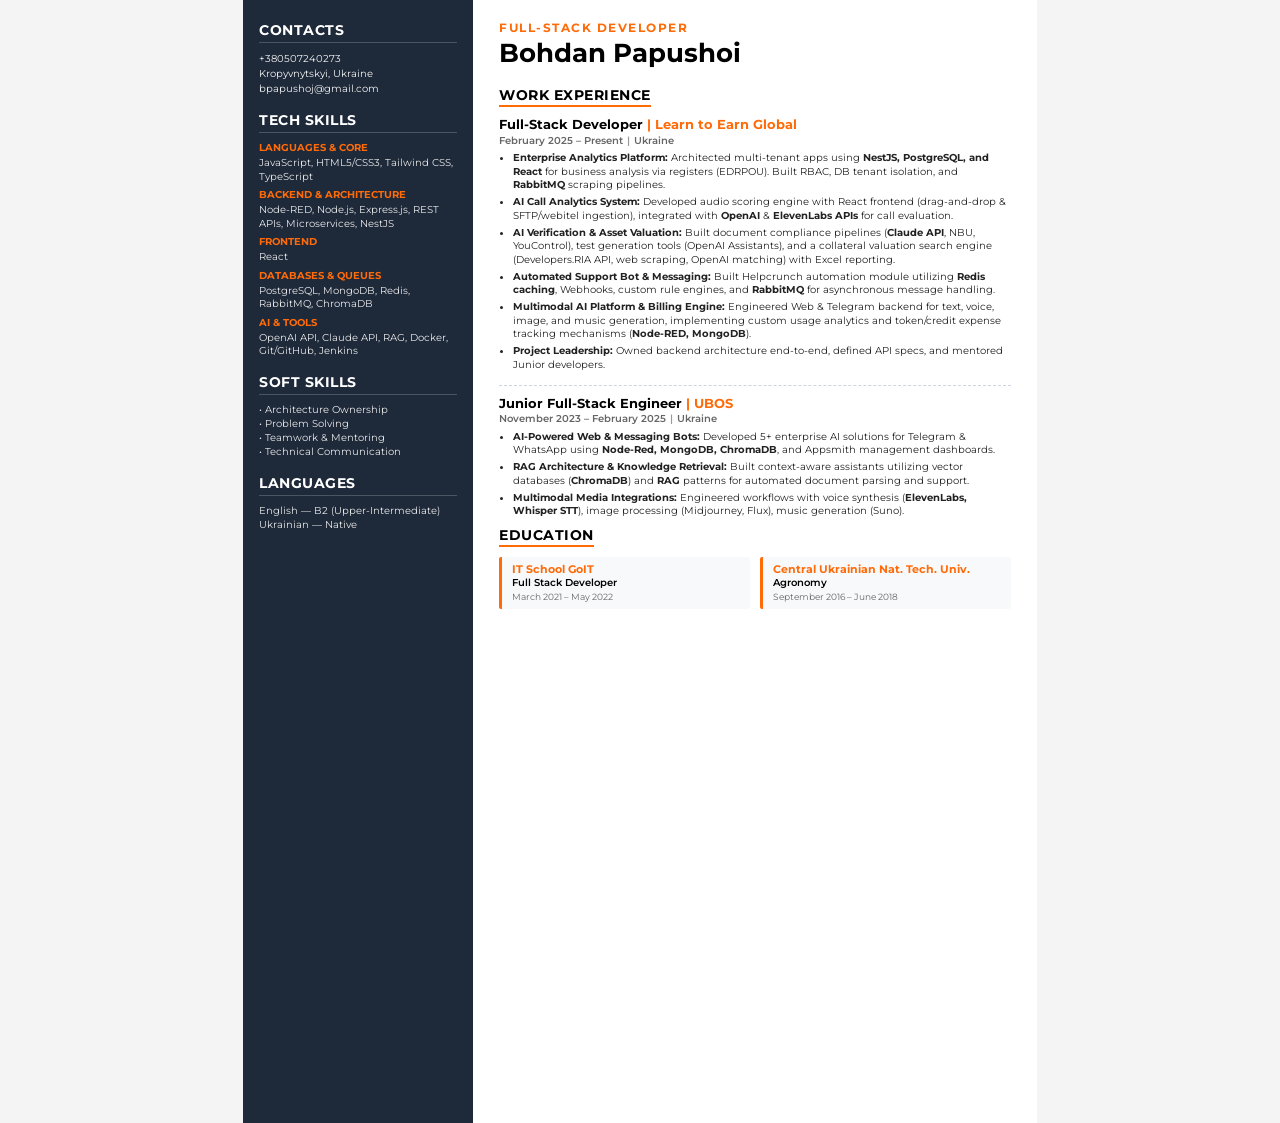
==== commit 222e9147: "Update index.html" ====
--- a/index.html
+++ b/index.html
@@ -6,7 +6,7 @@
     <title>Bohdan Papushoi - Full-Stack Developer</title>
     <link rel="preconnect" href="https://fonts.gstatic.com" />
     <link
-      href="https://fonts.googleapis.com/css2?family=Montserrat:wght@400;600;700&display=swap"
+      href="https://fonts.googleapis.com/css2?family=Montserrat:wght@400;500;600;700&display=swap"
       rel="stylesheet"
     />
     <style>
@@ -15,121 +15,140 @@
         margin: 0;
         box-sizing: border-box;
       }
-      /* 
+
       @page {
         size: A4;
         margin: 0;
-      } */
+      }
 
       body {
         font-family: "Montserrat", sans-serif;
-        counter-reset: section;
-        font-size: 13px;
+        font-size: 11px;
+        color: #333;
+        background: #f4f4f4;
+        -webkit-print-color-adjust: exact;
       }
 
       .wrapper {
         background: #ffffff;
         display: flex;
         margin: 0 auto;
-        max-width: 210mm;
-        min-height: 297mm;
-      }
-
-      /* Sidebar - компактніший */
+        width: 210mm;
+        height: 297mm;
+        max-height: 297mm;
+        overflow: hidden;
+      }
+
+      /* Sidebar Style */
       .sidebar {
         background: #1e2939;
-        width: 260px;
-        padding: 30px 25px;
+        width: 230px;
+        padding: 22px 16px;
         flex-shrink: 0;
-      }
-
+        display: flex;
+        flex-direction: column;
+        /* justify-content: space-between; */
+      }
+
+      .contacts-container,
+      .tech-skills-container,
+      .soft-skills-container {
+        margin-bottom: 16px;
+      }
+
+      .contacts-title,
+      .tech-skills-title,
+      .soft-skills-title {
+        font-size: 13.5px;
+        line-height: 1.2;
+        font-weight: 700;
+        color: #ffffff;
+        margin-bottom: 8px;
+        text-transform: uppercase;
+        letter-spacing: 0.5px;
+        border-bottom: 1px solid rgba(255, 255, 255, 0.2);
+        padding-bottom: 4px;
+      }
+
+      .skills-group-name {
+        font-size: 10px;
+        font-weight: 700;
+        color: #ff6b08;
+        margin-top: 5px;
+        margin-bottom: 2px;
+        text-transform: uppercase;
+      }
+
+      .skills-list-text {
+        font-size: 10px;
+        line-height: 1.35;
+        color: rgba(255, 255, 255, 0.9);
+      }
+
+      .contacts-item {
+        font-size: 10px;
+        line-height: 1.5;
+        color: rgba(255, 255, 255, 0.95);
+        list-style: none;
+      }
+
+      .soft-skills-list {
+        list-style: none;
+      }
+
+      .soft-skills-item {
+        font-size: 10px;
+        line-height: 1.4;
+        color: rgba(255, 255, 255, 0.9);
+      }
+
+      /* Main Content Style */
       .about-me-container {
-        padding: 40px 50px 30px 45px;
+        padding: 22px 26px 18px 26px;
         flex: 1;
-      }
-
-      /* Header Section - компактніший */
+        display: flex;
+        flex-direction: column;
+      }
+
       .header-section {
-        margin-bottom: 25px;
+        margin-bottom: 14px;
         /* border-bottom: 2px solid #ff6b08; */
-        padding-bottom: 15px;
+        padding-bottom: 6px;
       }
 
       .profession {
-        font-size: 13px;
-        line-height: 1.3;
+        font-size: 11.5px;
+        line-height: 1.2;
         font-weight: 700;
         letter-spacing: 1.5px;
         color: #ff6b08;
         text-transform: uppercase;
-        margin-bottom: 6px;
+        margin-bottom: 3px;
       }
 
       .name {
-        font-size: 34px;
+        font-size: 26px;
         line-height: 1.1;
         font-weight: 700;
         color: #000000;
-        margin-bottom: 0;
-      }
-
-      /* Contacts - компактно */
-      .contacts-container {
-        margin-bottom: 30px;
-      }
-
-      .contacts-title,
-      .tech-skills-title,
-      .soft-skills-title {
-        font-size: 18px;
+      }
+
+      /* Заголовки блоків з помаранчевим підкресленням */
+      .about-me-title {
+        font-size: 14px;
         line-height: 1.2;
         font-weight: 700;
-        color: white;
-        margin-bottom: 12px;
-      }
-
-      .tech-skills-item,
-      .soft-skills-item {
-        font-size: 12px;
-        line-height: 18px;
-        font-weight: 400;
-        letter-spacing: 0.02em;
-        color: #f0660a;
-        margin-left: 12px;
-        margin-bottom: 2px;
-      }
-
-      .contacts-link,
-      .tech-skills-text,
-      .soft-skills-text {
-        color: rgba(255, 255, 255, 0.95);
-        text-decoration: none;
-      }
-
-      /* Tech/Soft Skills - компактно */
-      .tech-skills-container,
-      .soft-skills-container {
-        margin-bottom: 28px;
-      }
-
-      /* Section Titles - компактніші */
-      .about-me-title {
-        font-size: 18px;
-        line-height: 1.2;
-        font-weight: 700;
         color: #000000;
-        margin-bottom: 12px;
-        margin-top: 20px;
+        margin-bottom: 10px;
+        margin-top: 8px;
+        position: relative;
+        text-transform: uppercase;
+        letter-spacing: 0.5px;
         display: inline-block;
-        position: relative;
-        padding-bottom: 5px;
-      }
-
-      .about-me-title:first-of-type {
-        margin-top: 0;
-      }
-
-      .about-me-title:after {
+        padding-bottom: 3px;
+      }
+
+      .about-me-title::after {
         content: "";
         position: absolute;
         bottom: 0;
@@ -139,11 +158,15 @@
         background: #ff6b08;
       }
 
-      /* Work Experience - оптимізовано */
+      .about-me-title:first-of-type {
+        margin-top: 0;
+      }
+
+      /* Покращене розділення компаній */
       .experience-item {
-        margin-bottom: 16px;
-        padding-bottom: 14px;
-        border-bottom: 1px solid #e0e0e0;
+        margin-bottom: 10px;
+        padding-bottom: 10px;
+        border-bottom: 1px dashed #cbd5e1;
       }
 
       .experience-item:last-child {
@@ -153,12 +176,10 @@
       }
 
       .profession-title {
-        font-size: 15px;
-        line-height: 1.3;
-        font-weight: 700;
-        letter-spacing: 0.02em;
+        font-size: 13px;
+        line-height: 1.2;
+        font-weight: 700;
         color: #000000;
-        margin-bottom: 5px;
       }
 
       .profession-company {
@@ -167,408 +188,267 @@
       }
 
       .profession-time {
-        font-size: 11px;
-        line-height: 1.3;
+        font-size: 9.5px;
+        line-height: 1.2;
         font-weight: 600;
-        letter-spacing: 0.02em;
         color: #666;
-        display: inline-block;
-        margin-bottom: 10px;
+        display: block;
+        margin-top: 2px;
+        margin-bottom: 5px;
       }
 
       .profession-divider {
         color: #999;
-        margin: 0 5px;
+        margin: 0 4px;
       }
 
       .profession-duties {
-        margin-top: 8px;
-        padding-left: 0;
+        padding-left: 14px;
       }
 
       .profession-duties-item {
-        font-size: 11.5px;
-        line-height: 1.45;
+        font-size: 10px;
+        line-height: 1.35;
         font-weight: 400;
-        letter-spacing: 0.01em;
-        color: #333;
-        margin-bottom: 5px;
-        padding-left: 3px;
-      }
-
-      /* Education - компактніше */
+        color: #222;
+        margin-bottom: 3.5px;
+      }
+
+      /* Education Style */
       .education-section {
-        margin-top: 16px;
+        margin-top: 6px;
+      }
+
+      .education-block {
+        display: flex;
+        gap: 10px;
       }
 
       .education-item {
-        margin-bottom: 10px;
-        padding: 10px 12px;
-        background: #f9f9f9;
+        flex: 1;
+        padding: 6px 10px;
+        background: #f8f9fa;
         border-left: 3px solid #ff6b08;
-        border-radius: 3px;
-      }
-
-      .education-item:last-child {
-        margin-bottom: 0;
+        border-radius: 2px;
       }
 
       .education-university {
-        font-size: 14px;
-        line-height: 1.3;
-        font-weight: 700;
-        letter-spacing: 0.02em;
+        font-size: 10.5px;
+        font-weight: 700;
         color: #ff6b08;
-        margin-bottom: 4px;
       }
 
       .education-spec {
-        font-size: 13px;
-        line-height: 1.3;
+        font-size: 10px;
         font-weight: 600;
-        letter-spacing: 0.02em;
-        color: #000000;
-        margin-bottom: 4px;
+        color: #000;
       }
 
       .education-time {
-        font-size: 11px;
-        line-height: 1.3;
-        font-weight: 500;
-        letter-spacing: 0.02em;
+        font-size: 9px;
         color: #666;
       }
 
-      .education-divider {
-        color: #999;
-        margin: 0 5px;
-      }
-
-      /* Print Styles - оптимізовано для A4 */
+      /* Print Optimizations */
       @media print {
         body {
-          font-size: 11px; /* Зменшимо базовий розмір */
+          background: #ffffff;
         }
-
         .wrapper {
+          width: 210mm;
+          height: 297mm;
           box-shadow: none;
-          max-width: 100%;
-        }
-
-        .sidebar {
-          width: 230px; /* Трохи вужче */
-          padding: 20px 18px;
-        }
-
-        .about-me-container {
-          padding: 30px 35px 20px 35px; /* Менші відступи */
-        }
-
-        .header-section {
-          margin-bottom: 15px;
-        }
-
-        .name {
-          font-size: 30px; /* Менше ім'я */
-        }
-
-        .about-me-title {
-          font-size: 16px;
-          margin-top: 15px;
-          margin-bottom: 10px;
-        }
-
-        .experience-item {
-          margin-bottom: 12px;
-          padding-bottom: 10px;
-        }
-
-        .profession-duties-item {
-          font-size: 10.5px; /* Трохи менше */
-          line-height: 1.4;
-          margin-bottom: 4px;
-        }
-
-        .education-item {
-          padding: 8px 10px;
-          margin-bottom: 8px;
-        }
-
-        /* КРИТИЧНО - запобігаємо розриву сторінок */
-        .experience-item,
-        .education-item {
-          page-break-inside: avoid;
-        }
-
-        .education-section {
-          margin-top: 12px;
         }
       }
     </style>
   </head>
   <body>
     <div class="wrapper">
+      <!-- Sidebar -->
       <aside class="sidebar">
-        <!-- Contacts container -->
-        <div class="contacts-container">
-          <h3 class="contacts-title">Contacts</h3>
-          <ul>
-            <li class="tech-skills-item">
-              <span class="contacts-link tech-skills-text">+380507240273</span>
-            </li>
-            <li class="tech-skills-item">
-              <span class="contacts-link tech-skills-text">Kropyvnytskyi</span>
-            </li>
-            <li class="tech-skills-item">
-              <span class="contacts-link tech-skills-text"
-                >bpapushoj@gmail.com</span
-              >
-            </li>
-          </ul>
+        <div>
+          <!-- Contacts -->
+          <div class="contacts-container">
+            <h3 class="contacts-title">Contacts</h3>
+            <ul>
+              <li class="contacts-item">+380507240273</li>
+              <li class="contacts-item">Kropyvnytskyi, Ukraine</li>
+              <li class="contacts-item">bpapushoj@gmail.com</li>
+            </ul>
+          </div>
+
+          <!-- Tech Skills Grouped -->
+          <div class="tech-skills-container">
+            <h3 class="tech-skills-title">Tech Skills</h3>
+
+            <p class="skills-group-name">Languages & Core</p>
+            <p class="skills-list-text">
+              JavaScript, HTML5/CSS3, Tailwind CSS, TypeScript
+            </p>
+
+            <p class="skills-group-name">Backend & Architecture</p>
+            <p class="skills-list-text">
+              Node-RED, Node.js, Express.js, REST APIs, Microservices, NestJS
+            </p>
+
+            <p class="skills-group-name">Frontend</p>
+            <p class="skills-list-text">React</p>
+
+            <p class="skills-group-name">Databases & Queues</p>
+            <p class="skills-list-text">
+              PostgreSQL, MongoDB, Redis, RabbitMQ, ChromaDB
+            </p>
+
+            <p class="skills-group-name">AI & Tools</p>
+            <p class="skills-list-text">
+              OpenAI API, Claude API, RAG, Docker, Git/GitHub, Jenkins
+            </p>
+          </div>
+
+          <!-- Soft Skills -->
+          <div class="soft-skills-container">
+            <h3 class="soft-skills-title">Soft Skills</h3>
+            <ul class="soft-skills-list">
+              <li class="soft-skills-item">• Architecture Ownership</li>
+              <li class="soft-skills-item">• Problem Solving</li>
+              <li class="soft-skills-item">• Teamwork & Mentoring</li>
+              <li class="soft-skills-item">• Technical Communication</li>
+            </ul>
+          </div>
         </div>
 
-        <!-- Tech Skills container -->
-        <div class="tech-skills-container">
-          <h3 class="tech-skills-title">Tech Skills</h3>
-          <ul>
-            <li class="tech-skills-item">
-              <span class="tech-skills-text">HTML5/CSS3</span>
-            </li>
-            <li class="tech-skills-item">
-              <span class="tech-skills-text">Tailwind CSS</span>
-            </li>
-            <li class="tech-skills-item">
-              <span class="tech-skills-text">JavaScript</span>
-            </li>
-            <li class="tech-skills-item">
-              <span class="tech-skills-text">TypeScript</span>
-            </li>
-            <li class="tech-skills-item">
-              <span class="tech-skills-text">React</span>
-            </li>
-            <li class="tech-skills-item">
-              <span class="tech-skills-text">Redux</span>
-            </li>
-            <li class="tech-skills-item">
-              <span class="tech-skills-text">Node.js</span>
-            </li>
-            <li class="tech-skills-item">
-              <span class="tech-skills-text">Express</span>
-            </li>
-            <li class="tech-skills-item">
-              <span class="tech-skills-text">Node-RED</span>
-            </li>
-            <li class="tech-skills-item">
-              <span class="tech-skills-text">GIT/GitHub/GitLab</span>
-            </li>
-            <li class="tech-skills-item">
-              <span class="tech-skills-text">REST API</span>
-            </li>
-            <li class="tech-skills-item">
-              <span class="tech-skills-text">PostgreSQL</span>
-            </li>
-            <li class="tech-skills-item">
-              <span class="tech-skills-text">MongoDB</span>
-            </li>
-            <li class="tech-skills-item">
-              <span class="tech-skills-text">ChromaDB</span>
-            </li>
-            <li class="tech-skills-item">
-              <span class="tech-skills-text">Redis</span>
-            </li>
-            <li class="tech-skills-item">
-              <span class="tech-skills-text">RabbitMQ</span>
-            </li>
-          </ul>
-        </div>
-
-        <!-- Soft Skills container -->
-        <div class="soft-skills-container">
-          <h3 class="soft-skills-title">Soft Skills</h3>
-          <ul>
-            <li class="soft-skills-item">
-              <span class="soft-skills-text">Teamwork</span>
-            </li>
-            <li class="soft-skills-item">
-              <span class="soft-skills-text">Problem Solving</span>
-            </li>
-            <li class="soft-skills-item">
-              <span class="soft-skills-text">Communication</span>
-            </li>
-            <li class="soft-skills-item">
-              <span class="soft-skills-text">Responsibility</span>
-            </li>
-            <li class="soft-skills-item">
-              <span class="soft-skills-text">Attention to Detail</span>
-            </li>
-          </ul>
-        </div>
-
-        <!-- Languages container -->
-        <div class="soft-skills-container">
+        <!-- Languages (Виправлено B2 на Upper-Intermediate) -->
+        <div class="soft-skills-container" style="margin-bottom: 0">
           <h3 class="soft-skills-title">Languages</h3>
-          <ul>
-            <li class="soft-skills-item">
-              <span class="soft-skills-text">English - B2</span>
-            </li>
-            <li class="soft-skills-item">
-              <span class="soft-skills-text">Ukrainian - Native</span>
-            </li>
+          <ul class="soft-skills-list">
+            <li class="soft-skills-item">English — B2 (Upper-Intermediate)</li>
+            <li class="soft-skills-item">Ukrainian — Native</li>
           </ul>
         </div>
       </aside>
 
       <!-- Main Content -->
-      <div class="about-me-container">
-        <!-- Header Section -->
-        <div class="header-section">
-          <h2 class="profession">Full-Stack Developer</h2>
+      <main class="about-me-container">
+        <!-- Header -->
+        <header class="header-section">
+          <p class="profession">Full-Stack Developer</p>
           <h1 class="name">Bohdan Papushoi</h1>
-        </div>
+        </header>
 
         <!-- Work Experience -->
-        <div>
-          <h3 class="about-me-title">Work Experience</h3>
+        <section>
+          <div>
+            <h2 class="about-me-title">Work Experience</h2>
+          </div>
 
           <!-- Company 1 -->
-          <div class="experience-item">
-            <h4 class="profession-title">
+          <article class="experience-item">
+            <h3 class="profession-title">
               Full-Stack Developer
-              <span class="profession-company">Learn to Earn Global</span>
-            </h4>
+              <span class="profession-company">| Learn to Earn Global</span>
+            </h3>
             <span class="profession-time"
-              >February 2025 - Present<span class="profession-divider">|</span
+              >February 2025 – Present<span class="profession-divider">|</span
               >Ukraine</span
             >
             <ul class="profession-duties">
               <li class="profession-duties-item">
-                Architected and developed modular enterprise application for
-                financial institution with 4 independent modules, featuring
-                centralized orchestrator, separate Node-RED instances per
-                module, and shared PostgreSQL database.
-              </li>
-              <li class="profession-duties-item">
-                Built React-based admin panel with role-based access control
-                (RBAC), user management system, and authentication flows for
-                secure multi-module operations.
-              </li>
-              <li class="profession-duties-item">
-                Developed document analysis module processing scanned PDF
-                contracts using Claude API, integrating NBU (National Bank of
-                Ukraine), OpenData, and YouControl APIs for automated compliance
-                verification and Excel report generation.
-              </li>
-              <li class="profession-duties-item">
-                Created company verification module analyzing businesses by
-                EDRPOU code through OpenAI API and regulatory databases
-                (OpenData/YouControl), generating comprehensive compliance
-                reports with structured data output.
-              </li>
-              <li class="profession-duties-item">
-                Implemented AI-powered test generation module leveraging OpenAI
-                Assistants API for document processing, enabling contextual test
-                creation from uploaded files with customizable parameters and
-                bulk export capabilities.
-              </li>
-              <li class="profession-duties-item">
-                Built analogues search engine integrating Developers.RIA API and
-                web scraping techniques to find comparable assets (vehicles,
-                real estate) with OpenAI-enhanced matching and Excel export
-                functionality.
-              </li>
-              <li class="profession-duties-item">
-                Developed call analysis system with Webitel integration
-                featuring React + TypeScript frontend with Tailwind CSS,
-                automated audio file processing via drag-and-drop, and
-                script-based call evaluation using OpenAI and ElevenLabs APIs.
-              </li>
-              <li class="profession-duties-item">
-                Created AI agent for Helpcrunch chat system to automate customer
-                support operations, implementing webhook integration, Redis
-                caching, custom script engine, and RabbitMQ for asynchronous
-                message processing.
+                <strong>Enterprise Analytics Platform:</strong> Architected
+                multi-tenant apps using
+                <strong>NestJS, PostgreSQL, and React</strong> for business
+                analysis via registers (EDRPOU). Built RBAC, DB tenant
+                isolation, and <strong>RabbitMQ</strong> scraping pipelines.
+              </li>
+              <li class="profession-duties-item">
+                <strong>AI Call Analytics System:</strong> Developed audio
+                scoring engine with React frontend (drag-and-drop & SFTP/webitel
+                ingestion), integrated with <strong>OpenAI</strong> &
+                <strong>ElevenLabs APIs</strong> for call evaluation.
+              </li>
+              <li class="profession-duties-item">
+                <strong>AI Verification & Asset Valuation:</strong> Built
+                document compliance pipelines (<strong>Claude API</strong>, NBU,
+                YouControl), test generation tools (OpenAI Assistants), and a
+                collateral valuation search engine (Developers.RIA API, web
+                scraping, OpenAI matching) with Excel reporting.
+              </li>
+              <li class="profession-duties-item">
+                <strong>Automated Support Bot & Messaging:</strong> Built
+                Helpcrunch automation module utilizing
+                <strong>Redis caching</strong>, Webhooks, custom rule engines,
+                and <strong>RabbitMQ</strong> for asynchronous message handling.
+              </li>
+              <li class="profession-duties-item">
+                <strong>Multimodal AI Platform & Billing Engine:</strong>
+                Engineered Web & Telegram backend for text, voice, image, and
+                music generation, implementing custom usage analytics and
+                token/credit expense tracking mechanisms (<strong
+                  >Node-RED, MongoDB</strong
+                >).
+              </li>
+              <li class="profession-duties-item">
+                <strong>Project Leadership:</strong> Owned backend architecture
+                end-to-end, defined API specs, and mentored Junior developers.
               </li>
             </ul>
-          </div>
+          </article>
 
           <!-- Company 2 -->
-          <div class="experience-item">
-            <h4 class="profession-title">
+          <article class="experience-item">
+            <h3 class="profession-title">
               Junior Full-Stack Engineer
-              <span class="profession-company">UBOS</span>
-            </h4>
+              <span class="profession-company">| UBOS</span>
+            </h3>
             <span class="profession-time"
-              >November 2023 - February 2025<span class="profession-divider"
+              >November 2023 – February 2025<span class="profession-divider"
                 >|</span
               >Ukraine</span
             >
             <ul class="profession-duties">
               <li class="profession-duties-item">
-                Designed and developed 5+ AI-powered chatbots for Telegram and
-                WhatsApp platforms using MongoDB, ChromaDB for vector storage,
-                Node-RED workflows, and Appsmith for admin interfaces.
-              </li>
-              <li class="profession-duties-item">
-                Built specialized support bots including: mobile app usage
-                assistant, project budget calculator with Excel export, and
-                environmental impact assessment report generator.
-              </li>
-              <li class="profession-duties-item">
-                Developed content generation bots featuring image analysis and
-                creation (Midjourney integration), AI music generation (Suno
-                API), with social media sharing capabilities (Facebook, X) and
-                custom landing pages for content distribution.
-              </li>
-              <li class="profession-duties-item">
-                Created industrial park onboarding bot validating user inputs
-                against legal requirements, providing step-by-step guidance, and
-                identifying compliance issues with regulatory frameworks.
-              </li>
-              <li class="profession-duties-item">
-                Integrated voice capabilities using ElevenLabs for speech
-                synthesis and Whisper for speech-to-text, enabling multimodal
-                user interactions with text and voice inputs.
-              </li>
-              <li class="profession-duties-item">
-                Built AI assistant for Chatwoot chat widget using vector
-                databases (ChromaDB) and RAG (Retrieval-Augmented Generation)
-                architecture to provide context-aware customer support and
-                information gathering.
-              </li>
-              <li class="profession-duties-item">
-                Managed multiple third-party API integrations including OpenAI,
-                Claude, ElevenLabs, Midjourney, Suno, Zep, and messaging
-                platforms (Telegram Bot API, WhatsApp Business API).
+                <strong>AI-Powered Web & Messaging Bots:</strong> Developed 5+
+                enterprise AI solutions for Telegram & WhatsApp using
+                <strong>Node-Red, MongoDB, ChromaDB</strong>, and Appsmith
+                management dashboards.
+              </li>
+              <li class="profession-duties-item">
+                <strong>RAG Architecture & Knowledge Retrieval:</strong> Built
+                context-aware assistants utilizing vector databases
+                (<strong>ChromaDB</strong>) and <strong>RAG</strong> patterns
+                for automated document parsing and support.
+              </li>
+              <li class="profession-duties-item">
+                <strong>Multimodal Media Integrations:</strong> Engineered
+                workflows with voice synthesis (<strong
+                  >ElevenLabs, Whisper STT</strong
+                >), image processing (Midjourney, Flux), music generation
+                (Suno).
               </li>
             </ul>
-          </div>
-        </div>
+          </article>
+        </section>
 
         <!-- Education -->
-        <div class="education-section">
-          <h3 class="about-me-title">Education</h3>
-
-          <div class="education-item">
-            <p class="education-university">IT School GoIT</p>
-            <p class="education-spec">Full Stack Developer</p>
-            <span class="education-time"
-              >March 2021 - May 2022<span class="education-divider">|</span
-              >Ukraine</span
-            >
-          </div>
-
-          <div class="education-item">
-            <p class="education-university">
-              Central Ukrainian National Technical University
-            </p>
-            <p class="education-spec">Agronomy</p>
-            <span class="education-time"
-              >September 2016 - June 2018<span class="education-divider">|</span
-              >Ukraine</span
-            >
-          </div>
-        </div>
-      </div>
+        <section class="education-section">
+          <div>
+            <h2 class="about-me-title">Education</h2>
+          </div>
+          <div class="education-block">
+            <div class="education-item">
+              <p class="education-university">IT School GoIT</p>
+              <p class="education-spec">Full Stack Developer</p>
+              <span class="education-time">March 2021 – May 2022</span>
+            </div>
+            <div class="education-item">
+              <p class="education-university">
+                Central Ukrainian Nat. Tech. Univ.
+              </p>
+              <p class="education-spec">Agronomy</p>
+              <span class="education-time">September 2016 – June 2018</span>
+            </div>
+          </div>
+        </section>
+      </main>
     </div>
   </body>
 </html>
